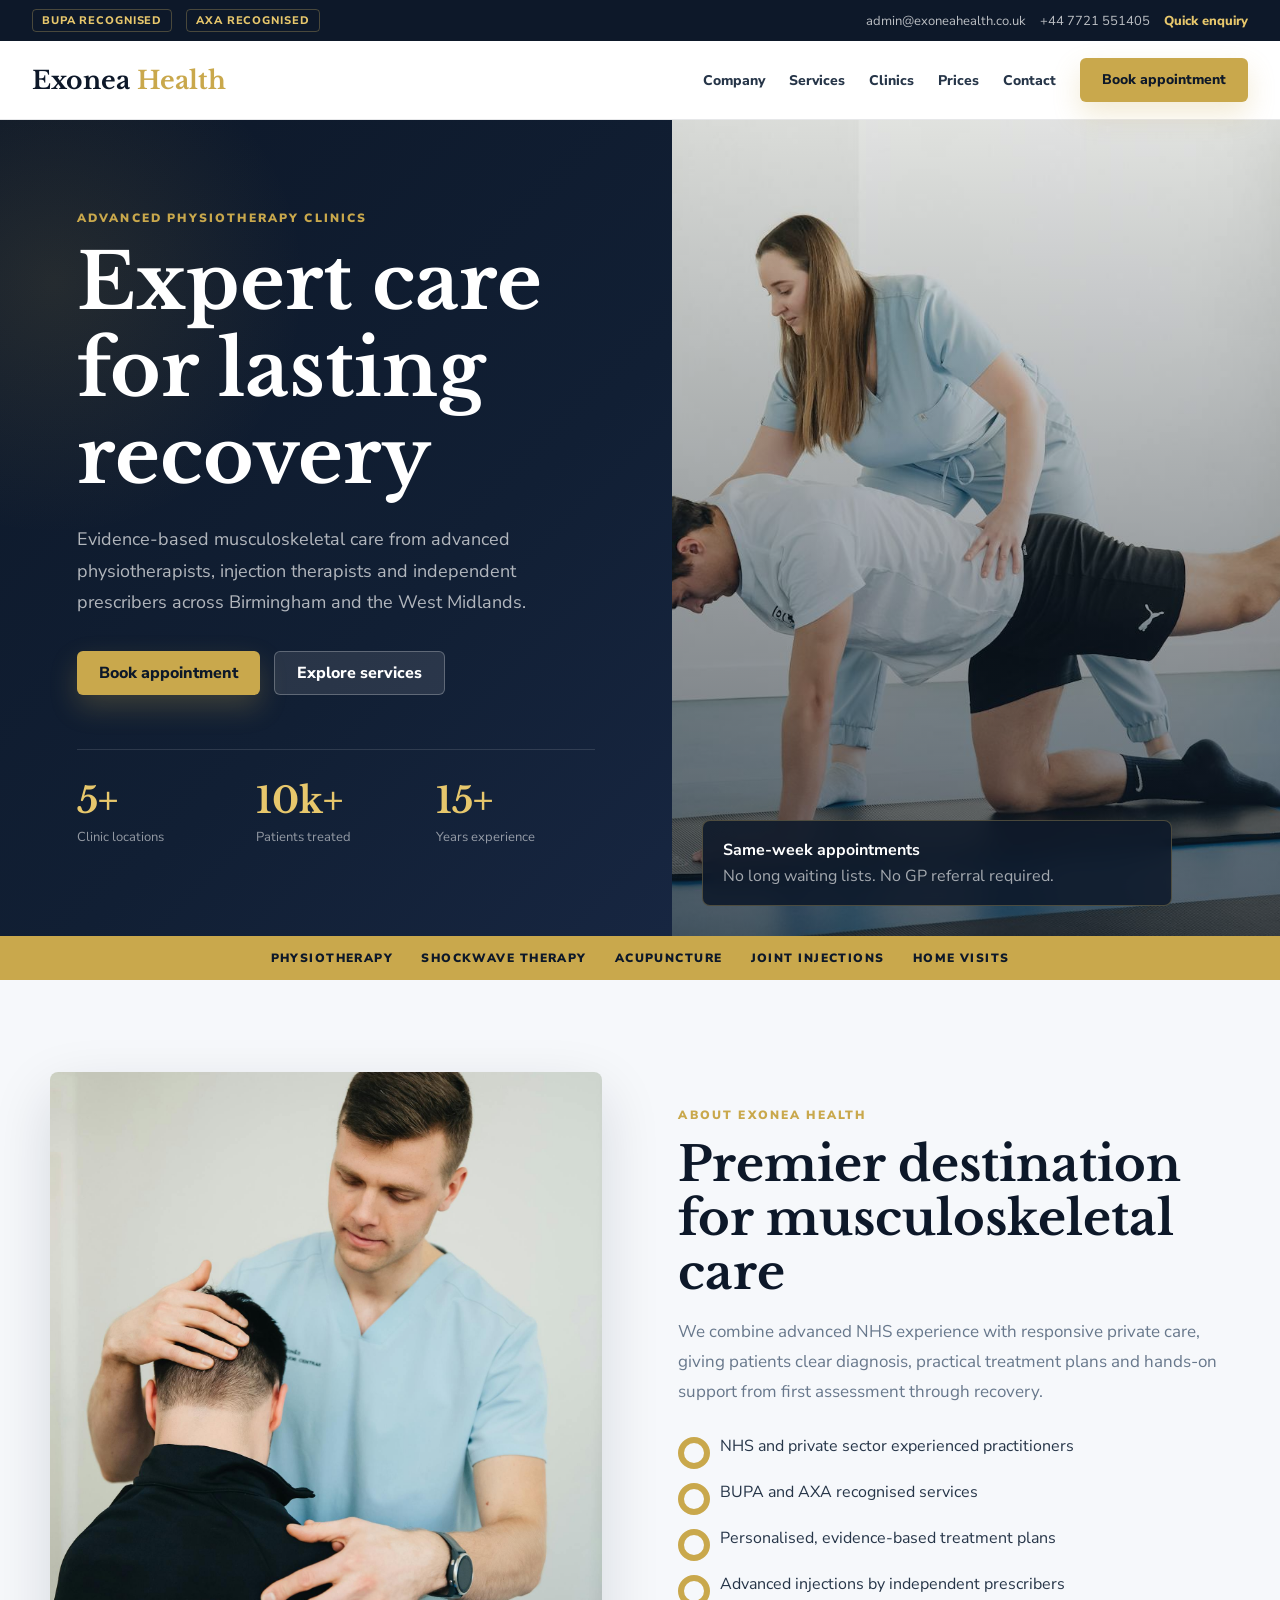
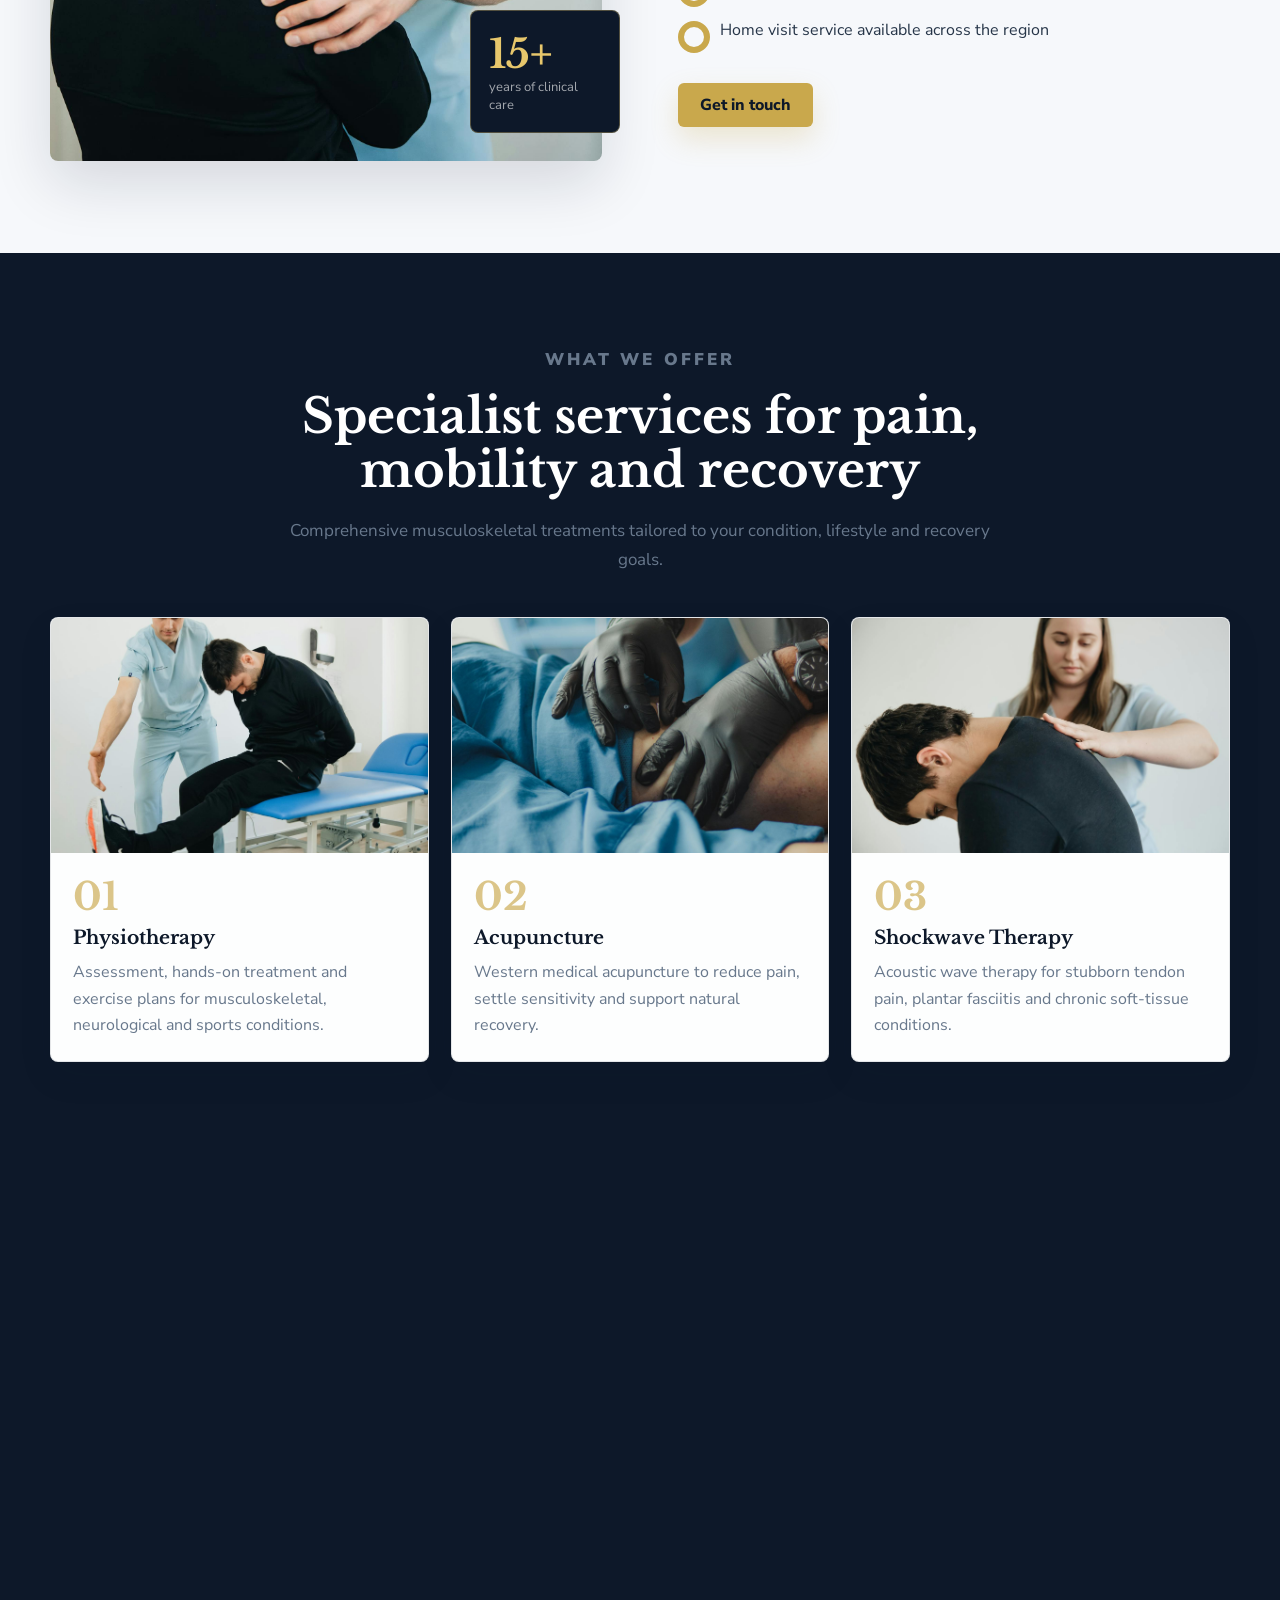
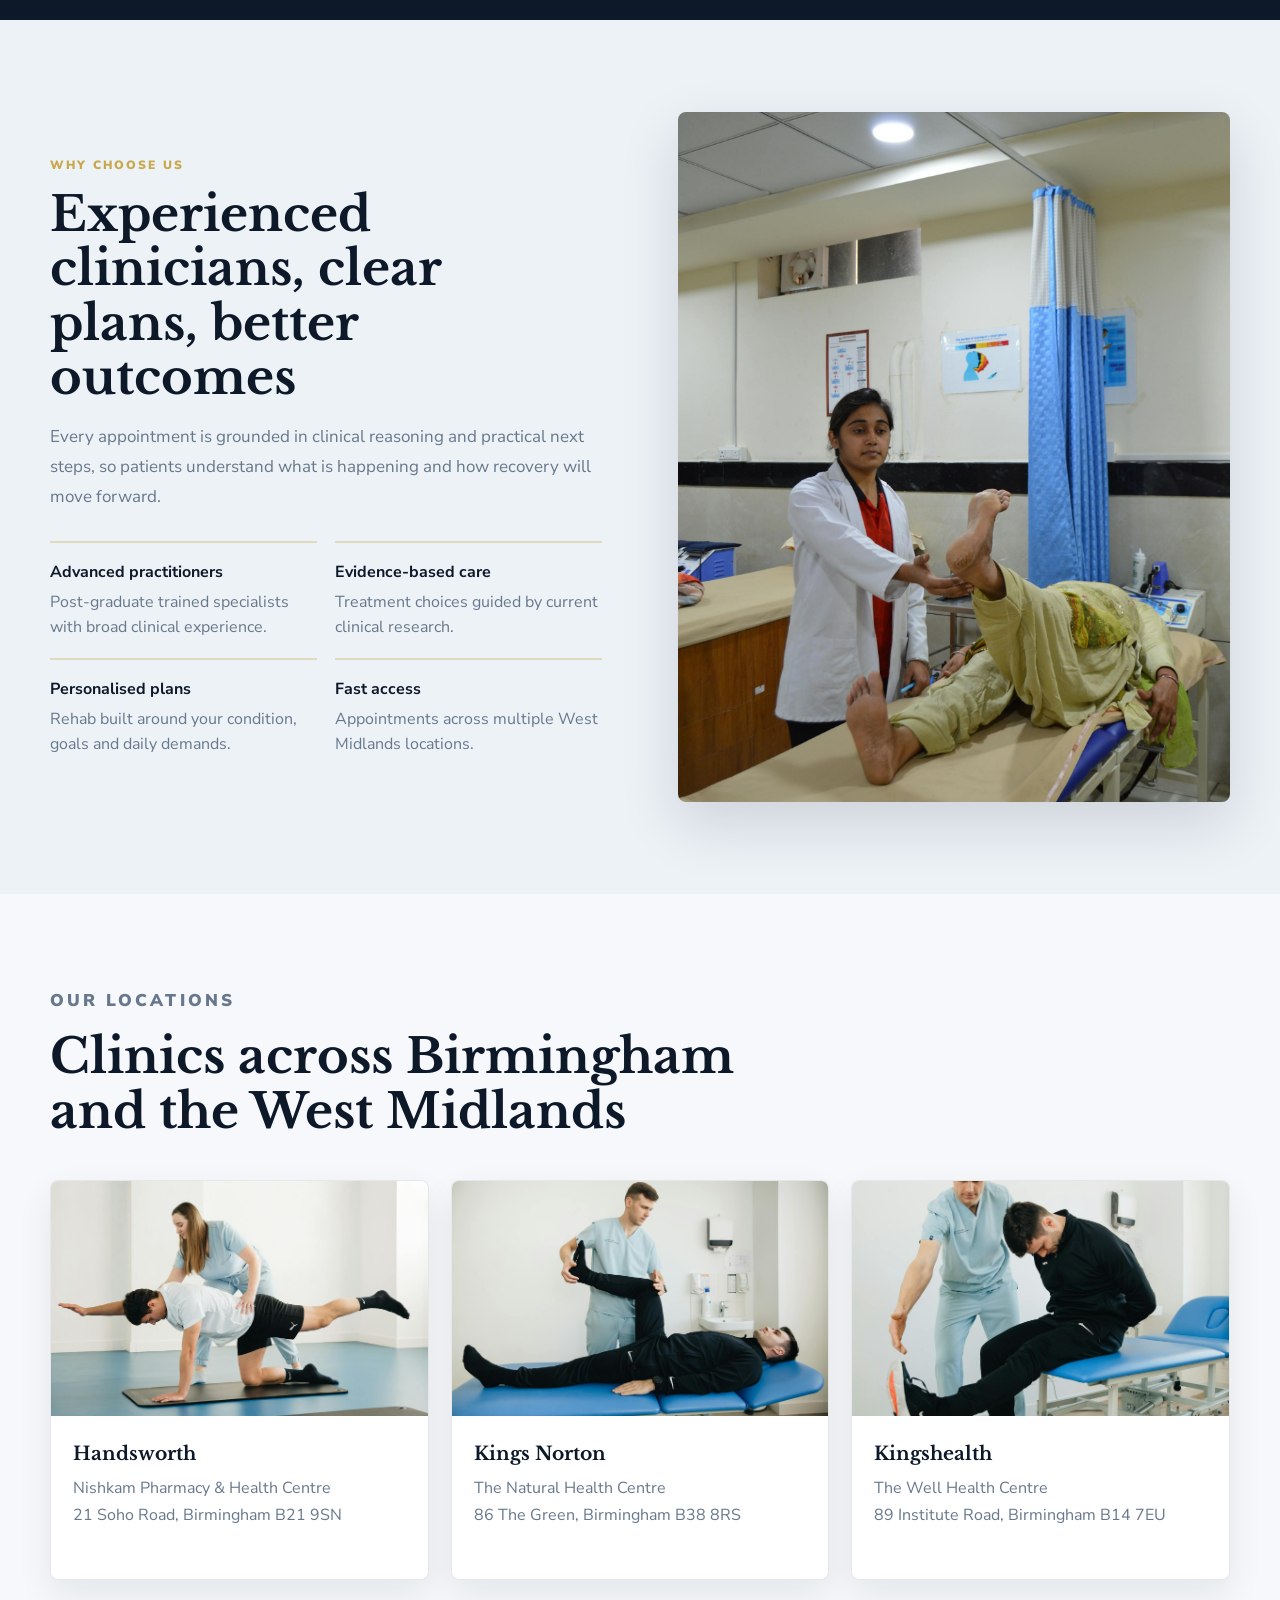
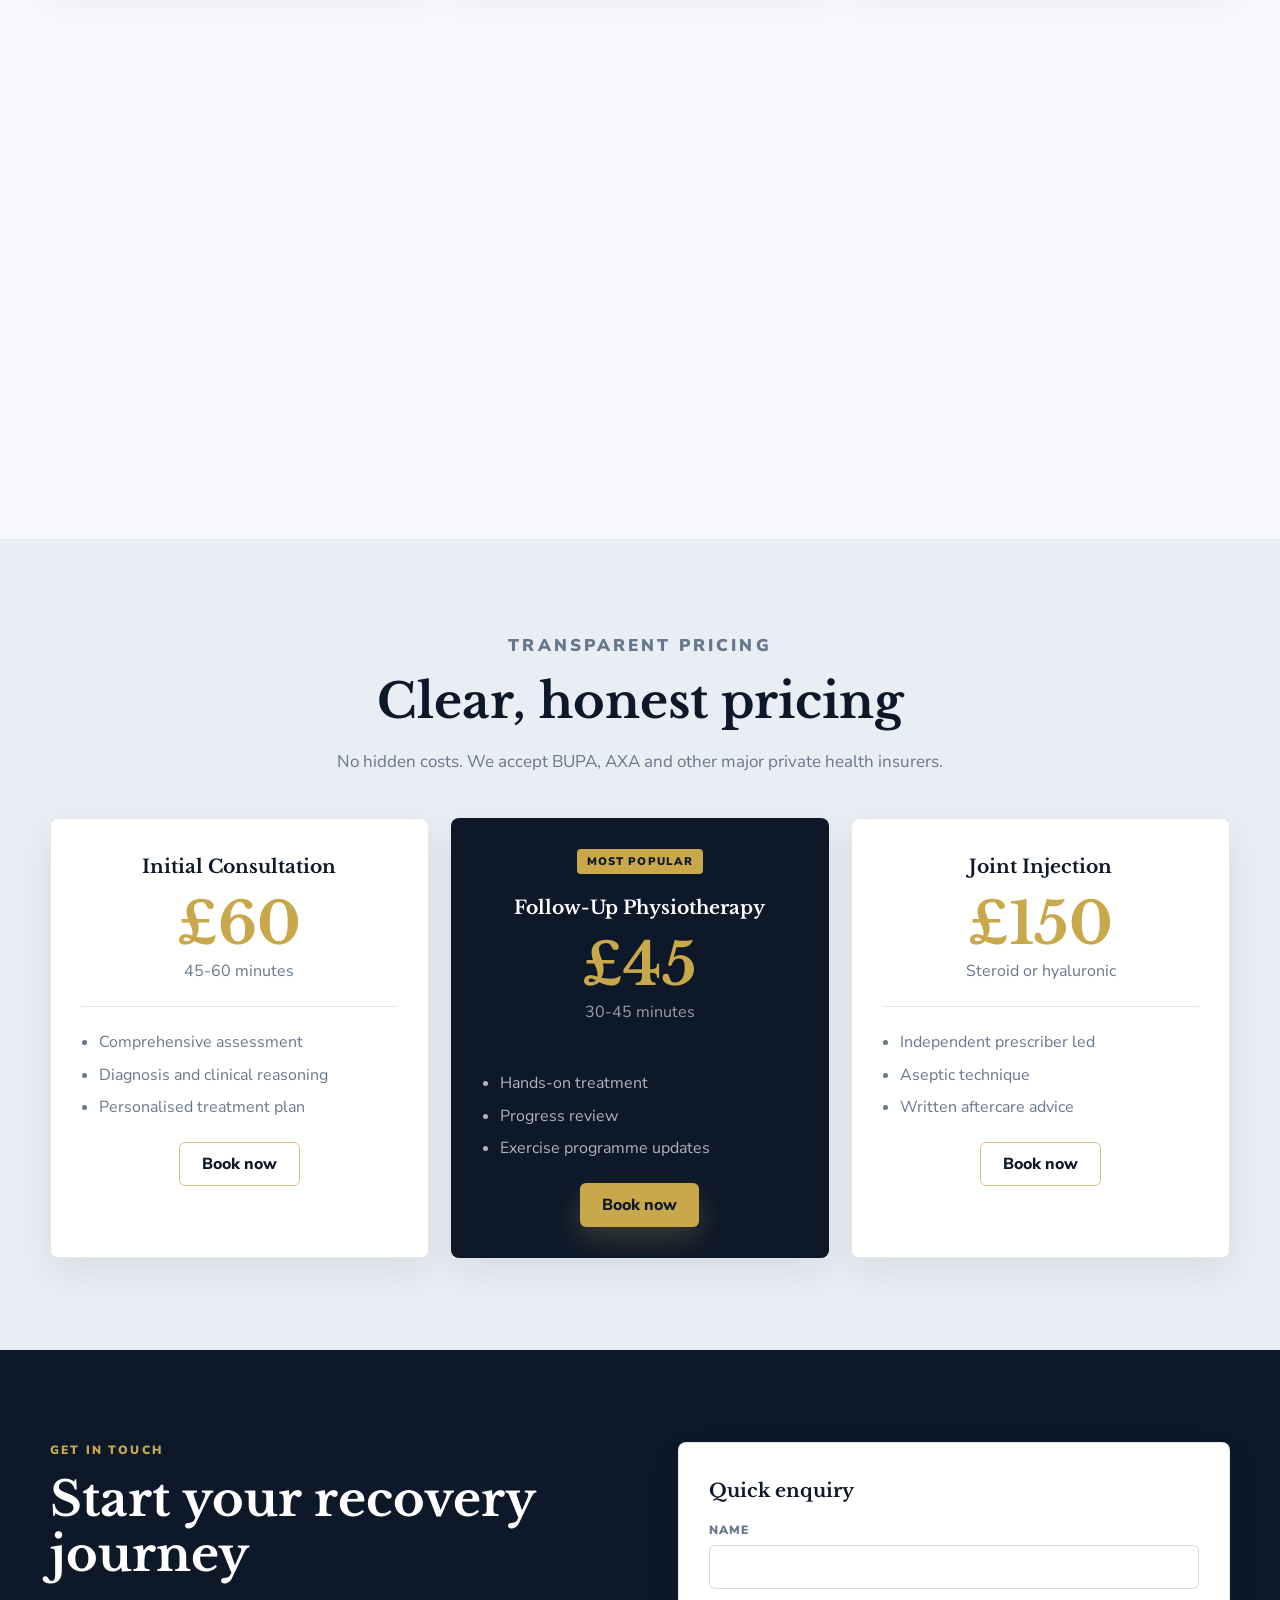
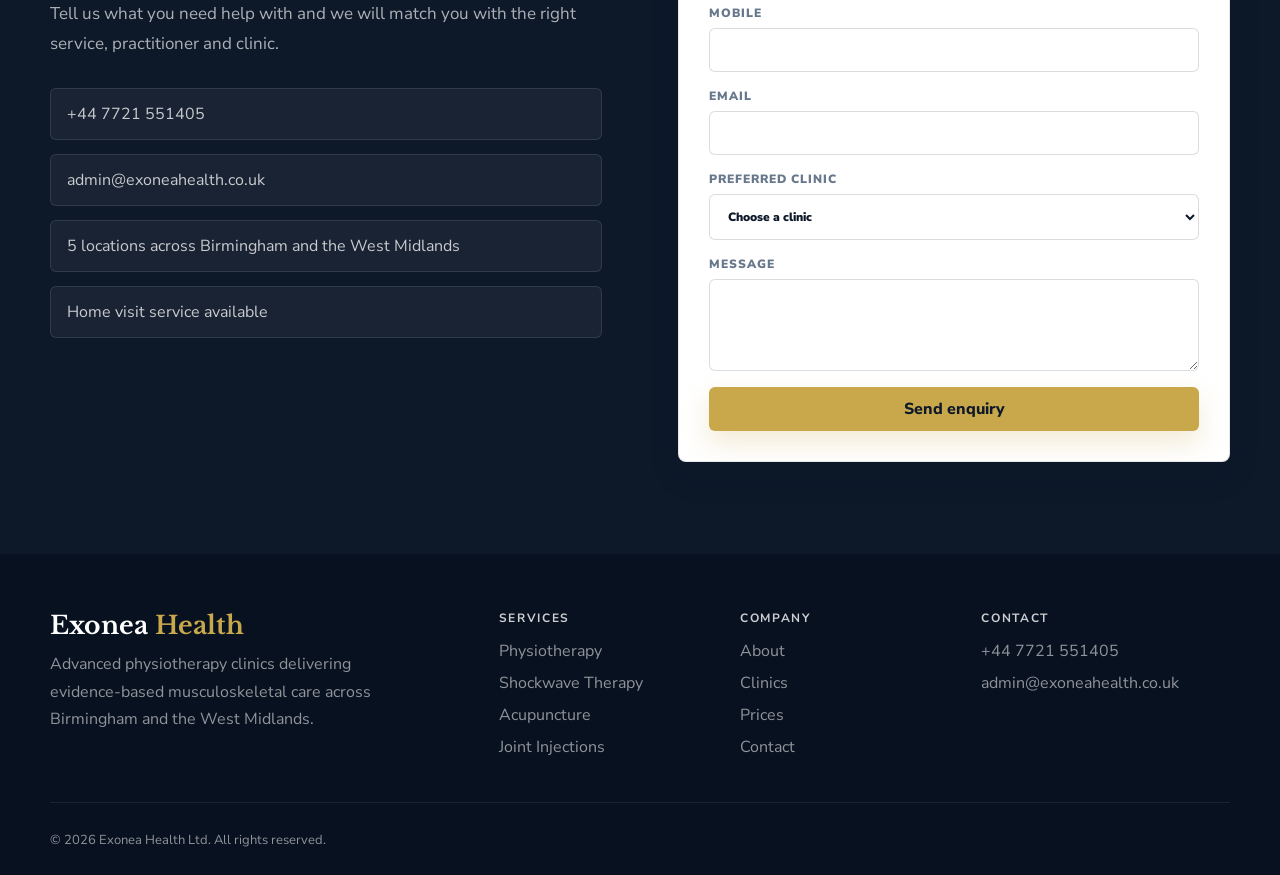
==== wwwroot/index.html @ 84ccae7b "Initial Commit" ====
<!DOCTYPE html>
<html lang="en-GB">
<head>
  <meta charset="UTF-8" />
  <meta name="viewport" content="width=device-width, initial-scale=1.0" />
  <meta name="description" content="Exonea Health provides advanced physiotherapy, rehabilitation, acupuncture, shockwave therapy, joint injections and home visits across Birmingham and the West Midlands." />
  <title>Exonea Health | Advanced Physiotherapy Clinics</title>
  <link rel="preconnect" href="https://fonts.googleapis.com" />
  <link rel="preconnect" href="https://fonts.gstatic.com" crossorigin />
  <link href="https://fonts.googleapis.com/css2?family=Libre+Baskerville:ital,wght@0,400;0,700;1,400&family=Nunito+Sans:wght@400;600;700;800&display=swap" rel="stylesheet" />
  <link rel="stylesheet" href="css/style.css" />
</head>
<body>
  <div class="topbar">
    <div class="topbar__badges">
      <span>BUPA recognised</span>
      <span>AXA recognised</span>
    </div>
    <div class="topbar__links">
      <a href="mailto:admin@exoneahealth.co.uk">admin@exoneahealth.co.uk</a>
      <a href="tel:+447721551405">+44 7721 551405</a>
      <button type="button" class="text-button" data-open-modal>Quick enquiry</button>
    </div>
  </div>

  <header class="site-header" id="mainNav">
    <a href="#home" class="brand">Exonea <span>Health</span></a>
    <button class="menu-toggle" id="hamBtn" type="button" aria-label="Toggle navigation" aria-controls="navLinks" aria-expanded="false">
      <span></span>
      <span></span>
      <span></span>
    </button>
    <nav class="nav-links" id="navLinks" aria-label="Primary navigation">
      <a href="#about">Company</a>
      <a href="#services">Services</a>
      <a href="#clinics">Clinics</a>
      <a href="#prices">Prices</a>
      <a href="#contact">Contact</a>
      <button type="button" class="nav-cta" data-open-modal>Book appointment</button>
    </nav>
  </header>

  <main>
    <section class="hero" id="home">
      <div class="hero__content">
        <p class="eyebrow">Advanced Physiotherapy Clinics</p>
        <h1>Expert care for lasting recovery</h1>
        <p class="hero__lead">Evidence-based musculoskeletal care from advanced physiotherapists, injection therapists and independent prescribers across Birmingham and the West Midlands.</p>
        <div class="hero__actions">
          <button type="button" class="btn btn-primary" data-open-modal>Book appointment</button>
          <a class="btn btn-secondary" href="#services">Explore services</a>
        </div>
        <dl class="hero__stats" aria-label="Practice highlights">
          <div><dt>5+</dt><dd>Clinic locations</dd></div>
          <div><dt>10k+</dt><dd>Patients treated</dd></div>
          <div><dt>15+</dt><dd>Years experience</dd></div>
        </dl>
      </div>
      <div class="hero__media">
        <img src="images/google-reference/physiotherapy-exercise-1.jpg" alt="Physiotherapist supporting a patient during a rehabilitation exercise" />
        <div class="hero-card">
          <strong>Same-week appointments</strong>
          <span>No long waiting lists. No GP referral required.</span>
        </div>
      </div>
    </section>

    <section class="strip" aria-label="Services">
      <span>Physiotherapy</span>
      <span>Shockwave therapy</span>
      <span>Acupuncture</span>
      <span>Joint injections</span>
      <span>Home visits</span>
    </section>

    <section class="section about" id="about">
      <div class="container split">
        <div class="image-stack reveal">
          <img src="images/google-reference/physiotherapy-neck-assessment.jpg" alt="Physiotherapist assessing a patient's neck and posture" />
          <div class="experience-badge"><strong>15+</strong><span>years of clinical care</span></div>
        </div>
        <div class="copy reveal">
          <p class="eyebrow">About Exonea Health</p>
          <h2>Premier destination for musculoskeletal care</h2>
          <p>We combine advanced NHS experience with responsive private care, giving patients clear diagnosis, practical treatment plans and hands-on support from first assessment through recovery.</p>
          <ul class="check-list">
            <li>NHS and private sector experienced practitioners</li>
            <li>BUPA and AXA recognised services</li>
            <li>Personalised, evidence-based treatment plans</li>
            <li>Advanced injections by independent prescribers</li>
            <li>Home visit service available across the region</li>
          </ul>
          <button type="button" class="btn btn-primary" data-open-modal>Get in touch</button>
        </div>
      </div>
    </section>

    <section class="section services" id="services">
      <div class="container">
        <div class="section-heading reveal">
          <p class="eyebrow">What we offer</p>
          <h2>Specialist services for pain, mobility and recovery</h2>
          <p>Comprehensive musculoskeletal treatments tailored to your condition, lifestyle and recovery goals.</p>
        </div>
        <div class="service-grid">
          <article class="service-card reveal">
            <img src="images/google-reference/physiotherapy-treatment-table.jpg" alt="Physiotherapy treatment in a clinic" />
            <div><span>01</span><h3>Physiotherapy</h3><p>Assessment, hands-on treatment and exercise plans for musculoskeletal, neurological and sports conditions.</p></div>
          </article>
          <article class="service-card reveal">
            <img src="images/google-reference/acupuncture-treatment-closeup.jpg" alt="Acupuncture treatment closeup" />
            <div><span>02</span><h3>Acupuncture</h3><p>Western medical acupuncture to reduce pain, settle sensitivity and support natural recovery.</p></div>
          </article>
          <article class="service-card reveal">
            <img src="images/google-reference/physiotherapy-back-pain.jpg" alt="Physiotherapist supporting a patient with back pain" />
            <div><span>03</span><h3>Shockwave Therapy</h3><p>Acoustic wave therapy for stubborn tendon pain, plantar fasciitis and chronic soft-tissue conditions.</p></div>
          </article>
          <article class="service-card reveal">
            <img src="images/google-reference/physiotherapy-leg-stretch.jpg" alt="Physiotherapist stretching a patient's leg" />
            <div><span>04</span><h3>Joint Injections</h3><p>Steroid and hyaluronic injections administered with careful assessment and aftercare guidance.</p></div>
          </article>
          <article class="service-card reveal">
            <img src="images/google-reference/physiotherapy-clinic-assist.jpg" alt="Physiotherapist assisting a patient in clinic" />
            <div><span>05</span><h3>Rehabilitation</h3><p>Progressive strengthening, mobility and confidence-building programmes for long-term outcomes.</p></div>
          </article>
          <article class="service-card reveal">
            <img src="images/google-reference/acupuncture-wellness-session.jpg" alt="Calm therapy treatment session" />
            <div><span>06</span><h3>Home Visits</h3><p>Clinic-quality physiotherapy at home for patients who cannot travel or need extra support.</p></div>
          </article>
        </div>
      </div>
    </section>

    <section class="section why" id="why">
      <div class="container split split--reverse">
        <div class="copy reveal">
          <p class="eyebrow">Why choose us</p>
          <h2>Experienced clinicians, clear plans, better outcomes</h2>
          <p>Every appointment is grounded in clinical reasoning and practical next steps, so patients understand what is happening and how recovery will move forward.</p>
          <div class="feature-grid">
            <div><strong>Advanced practitioners</strong><span>Post-graduate trained specialists with broad clinical experience.</span></div>
            <div><strong>Evidence-based care</strong><span>Treatment choices guided by current clinical research.</span></div>
            <div><strong>Personalised plans</strong><span>Rehab built around your condition, goals and daily demands.</span></div>
            <div><strong>Fast access</strong><span>Appointments across multiple West Midlands locations.</span></div>
          </div>
        </div>
        <div class="image-stack reveal">
          <img src="images/google-reference/physiotherapy-clinic-assist.jpg" alt="Physiotherapist assisting a patient during treatment" />
        </div>
      </div>
    </section>

    <section class="section clinics" id="clinics">
      <div class="container">
        <div class="section-heading section-heading--left reveal">
          <p class="eyebrow">Our locations</p>
          <h2>Clinics across Birmingham and the West Midlands</h2>
        </div>
        <div class="clinic-grid">
          <article class="clinic-card reveal"><img src="images/google-reference/physiotherapy-exercise-1.jpg" alt="Clinic physiotherapy exercise"><h3>Handsworth</h3><p>Nishkam Pharmacy &amp; Health Centre<br>21 Soho Road, Birmingham B21 9SN</p></article>
          <article class="clinic-card reveal"><img src="images/google-reference/physiotherapy-leg-stretch.jpg" alt="Physiotherapy leg rehabilitation"><h3>Kings Norton</h3><p>The Natural Health Centre<br>86 The Green, Birmingham B38 8RS</p></article>
          <article class="clinic-card reveal"><img src="images/google-reference/physiotherapy-treatment-table.jpg" alt="Physiotherapy treatment table"><h3>Kingshealth</h3><p>The Well Health Centre<br>89 Institute Road, Birmingham B14 7EU</p></article>
          <article class="clinic-card reveal"><img src="images/google-reference/physiotherapy-back-pain.jpg" alt="Back pain physiotherapy treatment"><h3>Wolverhampton</h3><p>The Aesthetics Clinics<br>2 Barn Green, Wolverhampton WV3 7AY</p></article>
          <article class="clinic-card reveal"><img src="images/google-reference/acupuncture-treatment-closeup.jpg" alt="Acupuncture treatment"><h3>Stourbridge</h3><p>Stourbridge Osteopathic &amp; Acupuncture Clinic<br>15-17 Lawn Ave, Stourbridge DY8 3UR</p></article>
          <article class="clinic-card clinic-card--dark reveal"><img src="images/google-reference/acupuncture-wellness-session.jpg" alt="Home therapy style wellness session"><h3>Home Visit Service</h3><p>Professional physiotherapy delivered to your home with the same clinical care standards.</p><button type="button" class="btn btn-primary" data-open-modal>Request a visit</button></article>
        </div>
      </div>
    </section>

    <section class="section prices" id="prices">
      <div class="container">
        <div class="section-heading reveal">
          <p class="eyebrow">Transparent pricing</p>
          <h2>Clear, honest pricing</h2>
          <p>No hidden costs. We accept BUPA, AXA and other major private health insurers.</p>
        </div>
        <div class="price-grid">
          <article class="price-card reveal"><h3>Initial Consultation</h3><strong>&pound;60</strong><span>45-60 minutes</span><ul><li>Comprehensive assessment</li><li>Diagnosis and clinical reasoning</li><li>Personalised treatment plan</li></ul><button type="button" class="btn btn-outline" data-open-modal>Book now</button></article>
          <article class="price-card price-card--featured reveal"><small>Most popular</small><h3>Follow-Up Physiotherapy</h3><strong>&pound;45</strong><span>30-45 minutes</span><ul><li>Hands-on treatment</li><li>Progress review</li><li>Exercise programme updates</li></ul><button type="button" class="btn btn-primary" data-open-modal>Book now</button></article>
          <article class="price-card reveal"><h3>Joint Injection</h3><strong>&pound;150</strong><span>Steroid or hyaluronic</span><ul><li>Independent prescriber led</li><li>Aseptic technique</li><li>Written aftercare advice</li></ul><button type="button" class="btn btn-outline" data-open-modal>Book now</button></article>
        </div>
      </div>
    </section>

    <section class="section contact" id="contact">
      <div class="container contact-grid">
        <div class="copy reveal">
          <p class="eyebrow">Get in touch</p>
          <h2>Start your recovery journey</h2>
          <p>Tell us what you need help with and we will match you with the right service, practitioner and clinic.</p>
          <div class="contact-list">
            <a href="tel:+447721551405">+44 7721 551405</a>
            <a href="mailto:admin@exoneahealth.co.uk">admin@exoneahealth.co.uk</a>
            <span>5 locations across Birmingham and the West Midlands</span>
            <span>Home visit service available</span>
          </div>
        </div>
        <form class="form-card reveal" id="contactForm">
          <h3>Quick enquiry</h3>
          <label>Name<input type="text" name="name" autocomplete="name" required /></label>
          <label>Mobile<input type="tel" name="mobile" autocomplete="tel" /></label>
          <label>Email<input type="email" name="email" autocomplete="email" required /></label>
          <label>Preferred clinic<select name="clinic"><option value="">Choose a clinic</option><option>Handsworth</option><option>Kings Norton</option><option>Kingshealth</option><option>Wolverhampton</option><option>Stourbridge</option><option>Home Visit</option></select></label>
          <label>Message<textarea name="message" rows="4"></textarea></label>
          <button type="submit" class="btn btn-primary">Send enquiry</button>
        </form>
      </div>
    </section>
  </main>

  <footer class="footer">
    <div class="container footer-grid">
      <div><a href="#home" class="brand brand--footer">Exonea <span>Health</span></a><p>Advanced physiotherapy clinics delivering evidence-based musculoskeletal care across Birmingham and the West Midlands.</p></div>
      <div><h4>Services</h4><a href="#services">Physiotherapy</a><a href="#services">Shockwave Therapy</a><a href="#services">Acupuncture</a><a href="#services">Joint Injections</a></div>
      <div><h4>Company</h4><a href="#about">About</a><a href="#clinics">Clinics</a><a href="#prices">Prices</a><a href="#contact">Contact</a></div>
      <div><h4>Contact</h4><a href="tel:+447721551405">+44 7721 551405</a><a href="mailto:admin@exoneahealth.co.uk">admin@exoneahealth.co.uk</a></div>
    </div>
    <div class="container footer-bottom">&copy; 2026 Exonea Health Ltd. All rights reserved.</div>
  </footer>

  <div class="modal-overlay" id="modalOverlay" hidden>
    <div class="modal-box" role="dialog" aria-modal="true" aria-labelledby="modalTitle">
      <button class="modal-close" type="button" data-close-modal aria-label="Close">&times;</button>
      <h2 id="modalTitle">Book an appointment</h2>
      <p>Fill in your details and we will be in touch to confirm your booking within one business day.</p>
      <form id="modalForm">
        <label>Name<input type="text" name="name" autocomplete="name" required /></label>
        <label>Mobile<input type="tel" name="mobile" autocomplete="tel" /></label>
        <label>Email<input type="email" name="email" autocomplete="email" required /></label>
        <label>Clinic<select name="clinic"><option value="">Select a clinic</option><option>Handsworth</option><option>Kings Norton</option><option>Kingshealth</option><option>Wolverhampton</option><option>Stourbridge</option><option>Home Visit</option></select></label>
        <label>Service<input type="text" name="service" placeholder="e.g. Physiotherapy, Shockwave Therapy" /></label>
        <button type="submit" class="btn btn-primary">Send enquiry</button>
      </form>
    </div>
  </div>

  <script src="js/main.js"></script>
</body>
</html>
---- wwwroot/css/style.css ----
:root {
  --navy: #0d1829;
  --navy-2: #17243a;
  --blue: #234467;
  --gold: #c9a84c;
  --gold-light: #e7c76c;
  --paper: #f6f8fb;
  --white: #ffffff;
  --text: #263548;
  --muted: #68788c;
  --line: rgba(13, 24, 41, 0.1);
  --shadow: 0 22px 60px rgba(13, 24, 41, 0.14);
  --display: "Libre Baskerville", Georgia, serif;
  --body: "Nunito Sans", "Segoe UI", sans-serif;
}

* {
  box-sizing: border-box;
}

html {
  scroll-behavior: smooth;
}

body {
  margin: 0;
  font-family: var(--body);
  color: var(--text);
  background: var(--paper);
  overflow-x: hidden;
}

body.modal-open {
  overflow: hidden;
}

img {
  display: block;
  max-width: 100%;
}

a {
  color: inherit;
  text-decoration: none;
}

button,
input,
select,
textarea {
  font: inherit;
}

button {
  cursor: pointer;
}

.container {
  width: min(1180px, calc(100% - 40px));
  margin: 0 auto;
}

.topbar {
  display: flex;
  align-items: center;
  justify-content: space-between;
  gap: 16px;
  padding: 9px 32px;
  color: rgba(255, 255, 255, 0.72);
  background: var(--navy);
  font-size: 13px;
}

.topbar__badges,
.topbar__links {
  display: flex;
  align-items: center;
  gap: 14px;
  flex-wrap: wrap;
}

.topbar__badges span {
  padding: 3px 9px;
  color: var(--gold-light);
  border: 1px solid rgba(231, 199, 108, 0.28);
  border-radius: 4px;
  font-size: 11px;
  font-weight: 800;
  letter-spacing: 0.08em;
  text-transform: uppercase;
}

.text-button {
  padding: 0;
  color: var(--gold-light);
  background: none;
  border: 0;
  font-weight: 800;
}

.site-header {
  position: sticky;
  top: 0;
  z-index: 20;
  display: flex;
  align-items: center;
  justify-content: space-between;
  gap: 24px;
  padding: 17px 32px;
  background: rgba(255, 255, 255, 0.96);
  border-bottom: 1px solid var(--line);
  backdrop-filter: blur(14px);
}

.site-header.scrolled {
  box-shadow: 0 12px 34px rgba(13, 24, 41, 0.08);
}

.brand {
  font-family: var(--display);
  color: var(--navy);
  font-size: 25px;
  font-weight: 700;
  white-space: nowrap;
}

.brand span {
  color: var(--gold);
}

.nav-links {
  display: flex;
  align-items: center;
  gap: 24px;
  color: var(--text);
  font-size: 14px;
  font-weight: 800;
}

.nav-links a {
  position: relative;
}

.nav-links a::after {
  content: "";
  position: absolute;
  left: 0;
  right: 0;
  bottom: -6px;
  height: 2px;
  background: var(--gold);
  transform: scaleX(0);
  transform-origin: left;
  transition: transform 0.2s ease;
}

.nav-links a:hover::after {
  transform: scaleX(1);
}

.nav-cta,
.btn {
  display: inline-flex;
  align-items: center;
  justify-content: center;
  min-height: 44px;
  padding: 12px 22px;
  border: 0;
  border-radius: 6px;
  font-weight: 800;
  line-height: 1;
}

.nav-cta,
.btn-primary {
  color: var(--navy);
  background: var(--gold);
  box-shadow: 0 12px 28px rgba(201, 168, 76, 0.24);
}

.btn-secondary {
  color: var(--white);
  background: rgba(255, 255, 255, 0.1);
  border: 1px solid rgba(255, 255, 255, 0.25);
}

.btn-outline {
  color: var(--navy);
  background: transparent;
  border: 1px solid rgba(201, 168, 76, 0.7);
}

.menu-toggle {
  display: none;
  width: 42px;
  height: 42px;
  padding: 10px;
  background: var(--paper);
  border: 1px solid var(--line);
  border-radius: 6px;
}

.menu-toggle span {
  display: block;
  height: 2px;
  margin: 5px 0;
  background: var(--navy);
}

.hero {
  display: grid;
  grid-template-columns: minmax(0, 1.05fr) minmax(420px, 0.95fr);
  min-height: 760px;
  color: var(--white);
  background: var(--navy);
}

.hero__content {
  display: flex;
  flex-direction: column;
  justify-content: center;
  padding: 90px clamp(28px, 6vw, 110px);
  background:
    radial-gradient(circle at 8% 20%, rgba(201, 168, 76, 0.12), transparent 28%),
    linear-gradient(135deg, var(--navy), #111f34 60%, #172641);
}

.eyebrow {
  margin: 0 0 14px;
  color: var(--gold);
  font-size: 12px;
  font-weight: 900;
  letter-spacing: 0.18em;
  text-transform: uppercase;
}

h1,
h2,
h3,
p {
  margin-top: 0;
}

h1,
h2 {
  font-family: var(--display);
  line-height: 1.13;
}

h1 {
  max-width: 720px;
  margin-bottom: 24px;
  font-size: clamp(46px, 6vw, 78px);
}

h2 {
  margin-bottom: 18px;
  color: var(--navy);
  font-size: clamp(31px, 4vw, 48px);
}

.hero__lead {
  max-width: 600px;
  margin-bottom: 32px;
  color: rgba(255, 255, 255, 0.68);
  font-size: 18px;
  line-height: 1.75;
}

.hero__actions {
  display: flex;
  gap: 14px;
  flex-wrap: wrap;
}

.hero__stats {
  display: grid;
  grid-template-columns: repeat(3, minmax(0, 1fr));
  gap: 20px;
  max-width: 560px;
  margin: 54px 0 0;
  padding-top: 28px;
  border-top: 1px solid rgba(255, 255, 255, 0.12);
}

.hero__stats dt {
  color: var(--gold-light);
  font-family: var(--display);
  font-size: 36px;
  font-weight: 700;
}

.hero__stats dd {
  margin: 5px 0 0;
  color: rgba(255, 255, 255, 0.55);
  font-size: 13px;
}

.hero__media {
  position: relative;
  min-height: 480px;
  overflow: hidden;
}

.hero__media::after {
  content: "";
  position: absolute;
  inset: 0;
  background: linear-gradient(180deg, rgba(13, 24, 41, 0.08), rgba(13, 24, 41, 0.6));
}

.hero__media img {
  width: 100%;
  height: 100%;
  object-fit: cover;
}

.hero-card {
  position: absolute;
  left: 30px;
  right: 30px;
  bottom: 30px;
  z-index: 1;
  max-width: 470px;
  padding: 18px 20px;
  background: rgba(13, 24, 41, 0.88);
  border: 1px solid rgba(231, 199, 108, 0.28);
  border-radius: 8px;
  backdrop-filter: blur(12px);
}

.hero-card strong,
.hero-card span {
  display: block;
}

.hero-card span {
  margin-top: 4px;
  color: rgba(255, 255, 255, 0.62);
}

.strip {
  display: flex;
  justify-content: center;
  gap: 28px;
  flex-wrap: wrap;
  padding: 14px 24px;
  color: var(--navy);
  background: var(--gold);
  font-size: 12px;
  font-weight: 900;
  letter-spacing: 0.12em;
  text-transform: uppercase;
}

.section {
  padding: 92px 0;
}

.split,
.contact-grid {
  display: grid;
  grid-template-columns: minmax(0, 1fr) minmax(0, 1fr);
  gap: clamp(36px, 6vw, 82px);
  align-items: center;
}

.split--reverse .image-stack {
  order: 2;
}

.image-stack {
  position: relative;
}

.image-stack img {
  width: 100%;
  aspect-ratio: 4 / 5;
  object-fit: cover;
  border-radius: 8px;
  box-shadow: var(--shadow);
}

.experience-badge {
  position: absolute;
  right: -18px;
  bottom: 28px;
  width: 150px;
  padding: 18px;
  color: var(--white);
  background: var(--navy);
  border: 1px solid rgba(231, 199, 108, 0.32);
  border-radius: 8px;
}

.experience-badge strong {
  display: block;
  color: var(--gold-light);
  font-family: var(--display);
  font-size: 40px;
}

.experience-badge span {
  display: block;
  color: rgba(255, 255, 255, 0.62);
  font-size: 13px;
  line-height: 1.35;
}

.copy p:not(.eyebrow),
.section-heading p {
  color: var(--muted);
  font-size: 17px;
  line-height: 1.75;
}

.check-list {
  display: grid;
  gap: 12px;
  padding: 0;
  margin: 28px 0 30px;
  list-style: none;
}

.check-list li {
  display: flex;
  gap: 10px;
  align-items: flex-start;
}

.check-list li::before {
  content: "";
  flex: 0 0 20px;
  height: 20px;
  margin-top: 2px;
  border: 6px solid var(--gold);
  border-radius: 50%;
}

.services,
.contact {
  color: var(--white);
  background: var(--navy);
}

.services h2,
.contact h2 {
  color: var(--white);
}

.section-heading {
  max-width: 720px;
  margin: 0 auto 42px;
  text-align: center;
}

.section-heading--left {
  margin-left: 0;
  text-align: left;
}

.service-grid,
.clinic-grid,
.price-grid {
  display: grid;
  grid-template-columns: repeat(3, minmax(0, 1fr));
  gap: 22px;
}

.service-card,
.clinic-card,
.price-card,
.form-card {
  background: var(--white);
  border: 1px solid var(--line);
  border-radius: 8px;
  overflow: hidden;
  box-shadow: 0 14px 35px rgba(13, 24, 41, 0.08);
}

.service-card {
  color: var(--text);
  background: #fdfefe;
}

.service-card img,
.clinic-card img {
  width: 100%;
  aspect-ratio: 16 / 10;
  object-fit: cover;
}

.service-card div,
.clinic-card {
  padding: 22px;
}

.service-card img + div,
.clinic-card img + h3 {
  padding-top: 20px;
}

.service-card span {
  color: var(--gold);
  font-family: var(--display);
  font-size: 38px;
  font-weight: 700;
  opacity: 0.65;
}

.service-card h3,
.clinic-card h3,
.price-card h3,
.form-card h3 {
  margin: 6px 0 10px;
  color: var(--navy);
  font-family: var(--display);
}

.service-card p,
.clinic-card p {
  margin: 0;
  color: var(--muted);
  line-height: 1.65;
}

.why {
  background: #edf2f7;
}

.feature-grid {
  display: grid;
  grid-template-columns: repeat(2, minmax(0, 1fr));
  gap: 18px;
  margin-top: 30px;
}

.feature-grid div {
  padding-top: 18px;
  border-top: 2px solid rgba(201, 168, 76, 0.32);
}

.feature-grid strong,
.feature-grid span {
  display: block;
}

.feature-grid strong {
  margin-bottom: 7px;
  color: var(--navy);
}

.feature-grid span {
  color: var(--muted);
  line-height: 1.55;
}

.clinic-card {
  padding: 0;
}

.clinic-card h3,
.clinic-card p,
.clinic-card .btn {
  margin-left: 22px;
  margin-right: 22px;
}

.clinic-card p {
  min-height: 82px;
  margin-bottom: 22px;
}

.clinic-card--dark {
  color: var(--white);
  background: var(--navy);
  border-color: rgba(231, 199, 108, 0.2);
}

.clinic-card--dark h3 {
  color: var(--white);
}

.clinic-card--dark p {
  color: rgba(255, 255, 255, 0.62);
}

.prices {
  background: #e9eef5;
}

.price-card {
  padding: 30px;
  text-align: center;
}

.price-card--featured {
  color: var(--white);
  background: var(--navy);
  transform: translateY(-12px);
}

.price-card--featured h3 {
  color: var(--white);
}

.price-card small {
  display: inline-block;
  margin-bottom: 16px;
  padding: 5px 10px;
  color: var(--navy);
  background: var(--gold);
  border-radius: 4px;
  font-size: 11px;
  font-weight: 900;
  letter-spacing: 0.1em;
  text-transform: uppercase;
}

.price-card strong {
  display: block;
  color: var(--gold);
  font-family: var(--display);
  font-size: 58px;
}

.price-card > span {
  display: block;
  color: var(--muted);
}

.price-card--featured > span {
  color: rgba(255, 255, 255, 0.58);
}

.price-card ul {
  display: grid;
  gap: 10px;
  min-height: 112px;
  padding: 24px 0 0 18px;
  margin: 24px 0;
  border-top: 1px solid var(--line);
  list-style: disc;
  text-align: left;
}

.price-card li {
  color: var(--muted);
}

.price-card--featured li {
  color: rgba(255, 255, 255, 0.68);
}

.contact-grid {
  align-items: start;
}

.contact .copy p:not(.eyebrow) {
  color: rgba(255, 255, 255, 0.66);
}

.contact-list {
  display: grid;
  gap: 14px;
  margin-top: 30px;
  color: rgba(255, 255, 255, 0.76);
}

.contact-list a,
.contact-list span {
  padding: 14px 16px;
  border: 1px solid rgba(255, 255, 255, 0.1);
  border-radius: 6px;
  background: rgba(255, 255, 255, 0.05);
}

.form-card,
.modal-box {
  display: grid;
  gap: 16px;
  padding: 30px;
}

.form-card h3,
.modal-box h2 {
  margin-bottom: 4px;
}

label {
  display: grid;
  gap: 7px;
  color: var(--muted);
  font-size: 12px;
  font-weight: 900;
  letter-spacing: 0.08em;
  text-transform: uppercase;
}

input,
select,
textarea {
  width: 100%;
  padding: 13px 14px;
  color: var(--navy);
  background: #fff;
  border: 1px solid rgba(13, 24, 41, 0.15);
  border-radius: 6px;
  outline: none;
}

input:focus,
select:focus,
textarea:focus {
  border-color: var(--gold);
  box-shadow: 0 0 0 3px rgba(201, 168, 76, 0.16);
}

textarea {
  resize: vertical;
}

.footer {
  padding: 56px 0 26px;
  color: rgba(255, 255, 255, 0.55);
  background: #08111f;
}

.footer-grid {
  display: grid;
  grid-template-columns: 2fr 1fr 1fr 1.2fr;
  gap: 34px;
}

.brand--footer {
  display: inline-block;
  margin-bottom: 14px;
  color: var(--white);
}

.footer p {
  max-width: 340px;
  line-height: 1.7;
}

.footer h4 {
  margin: 0 0 14px;
  color: rgba(255, 255, 255, 0.8);
  font-size: 12px;
  letter-spacing: 0.14em;
  text-transform: uppercase;
}

.footer a {
  display: block;
  margin-bottom: 10px;
}

.footer-bottom {
  padding-top: 28px;
  margin-top: 34px;
  border-top: 1px solid rgba(255, 255, 255, 0.08);
  font-size: 13px;
}

.modal-overlay {
  position: fixed;
  inset: 0;
  z-index: 50;
  display: grid;
  place-items: center;
  padding: 20px;
  background: rgba(8, 17, 31, 0.74);
  backdrop-filter: blur(9px);
}

.modal-overlay[hidden] {
  display: none;
}

.modal-box {
  position: relative;
  width: min(540px, 100%);
  max-height: calc(100vh - 40px);
  overflow: auto;
  background: var(--white);
  border-top: 4px solid var(--gold);
  border-radius: 10px;
  box-shadow: var(--shadow);
}

.modal-box p {
  margin: -4px 0 6px;
  color: var(--muted);
  line-height: 1.6;
}

.modal-close {
  position: absolute;
  top: 14px;
  right: 14px;
  width: 34px;
  height: 34px;
  color: var(--muted);
  background: var(--paper);
  border: 1px solid var(--line);
  border-radius: 6px;
  font-size: 22px;
  line-height: 1;
}

.reveal {
  opacity: 0;
  transform: translateY(22px);
  transition: opacity 0.55s ease, transform 0.55s ease;
}

.reveal.is-visible {
  opacity: 1;
  transform: none;
}

@media (max-width: 980px) {
  .topbar {
    display: none;
  }

  .site-header {
    padding: 14px 20px;
  }

  .menu-toggle {
    display: block;
  }

  .nav-links {
    position: absolute;
    top: 100%;
    left: 0;
    right: 0;
    display: none;
    flex-direction: column;
    align-items: stretch;
    gap: 0;
    padding: 12px 20px 20px;
    background: var(--white);
    border-bottom: 1px solid var(--line);
    box-shadow: 0 18px 40px rgba(13, 24, 41, 0.1);
  }

  .nav-links.open {
    display: flex;
  }

  .nav-links a,
  .nav-cta {
    width: 100%;
    padding: 14px 0;
  }

  .nav-cta {
    margin-top: 8px;
  }

  .hero,
  .split,
  .contact-grid {
    grid-template-columns: 1fr;
  }

  .hero {
    min-height: auto;
  }

  .hero__content {
    padding: 70px 24px 54px;
  }

  .hero__media {
    min-height: 430px;
  }

  .split--reverse .image-stack {
    order: 0;
  }

  .service-grid,
  .clinic-grid,
  .price-grid {
    grid-template-columns: repeat(2, minmax(0, 1fr));
  }

  .price-card--featured {
    transform: none;
  }

  .footer-grid {
    grid-template-columns: repeat(2, minmax(0, 1fr));
  }
}

@media (max-width: 640px) {
  .container {
    width: min(100% - 28px, 1180px);
  }

  .brand {
    font-size: 21px;
  }

  h1 {
    font-size: 42px;
  }

  .hero__stats,
  .feature-grid,
  .service-grid,
  .clinic-grid,
  .price-grid,
  .footer-grid {
    grid-template-columns: 1fr;
  }

  .hero__actions {
    flex-direction: column;
    align-items: stretch;
  }

  .hero-card {
    left: 16px;
    right: 16px;
    bottom: 16px;
  }

  .section {
    padding: 66px 0;
  }

  .image-stack img {
    aspect-ratio: 1 / 1.08;
  }

  .experience-badge {
    right: 14px;
    bottom: 14px;
  }
}
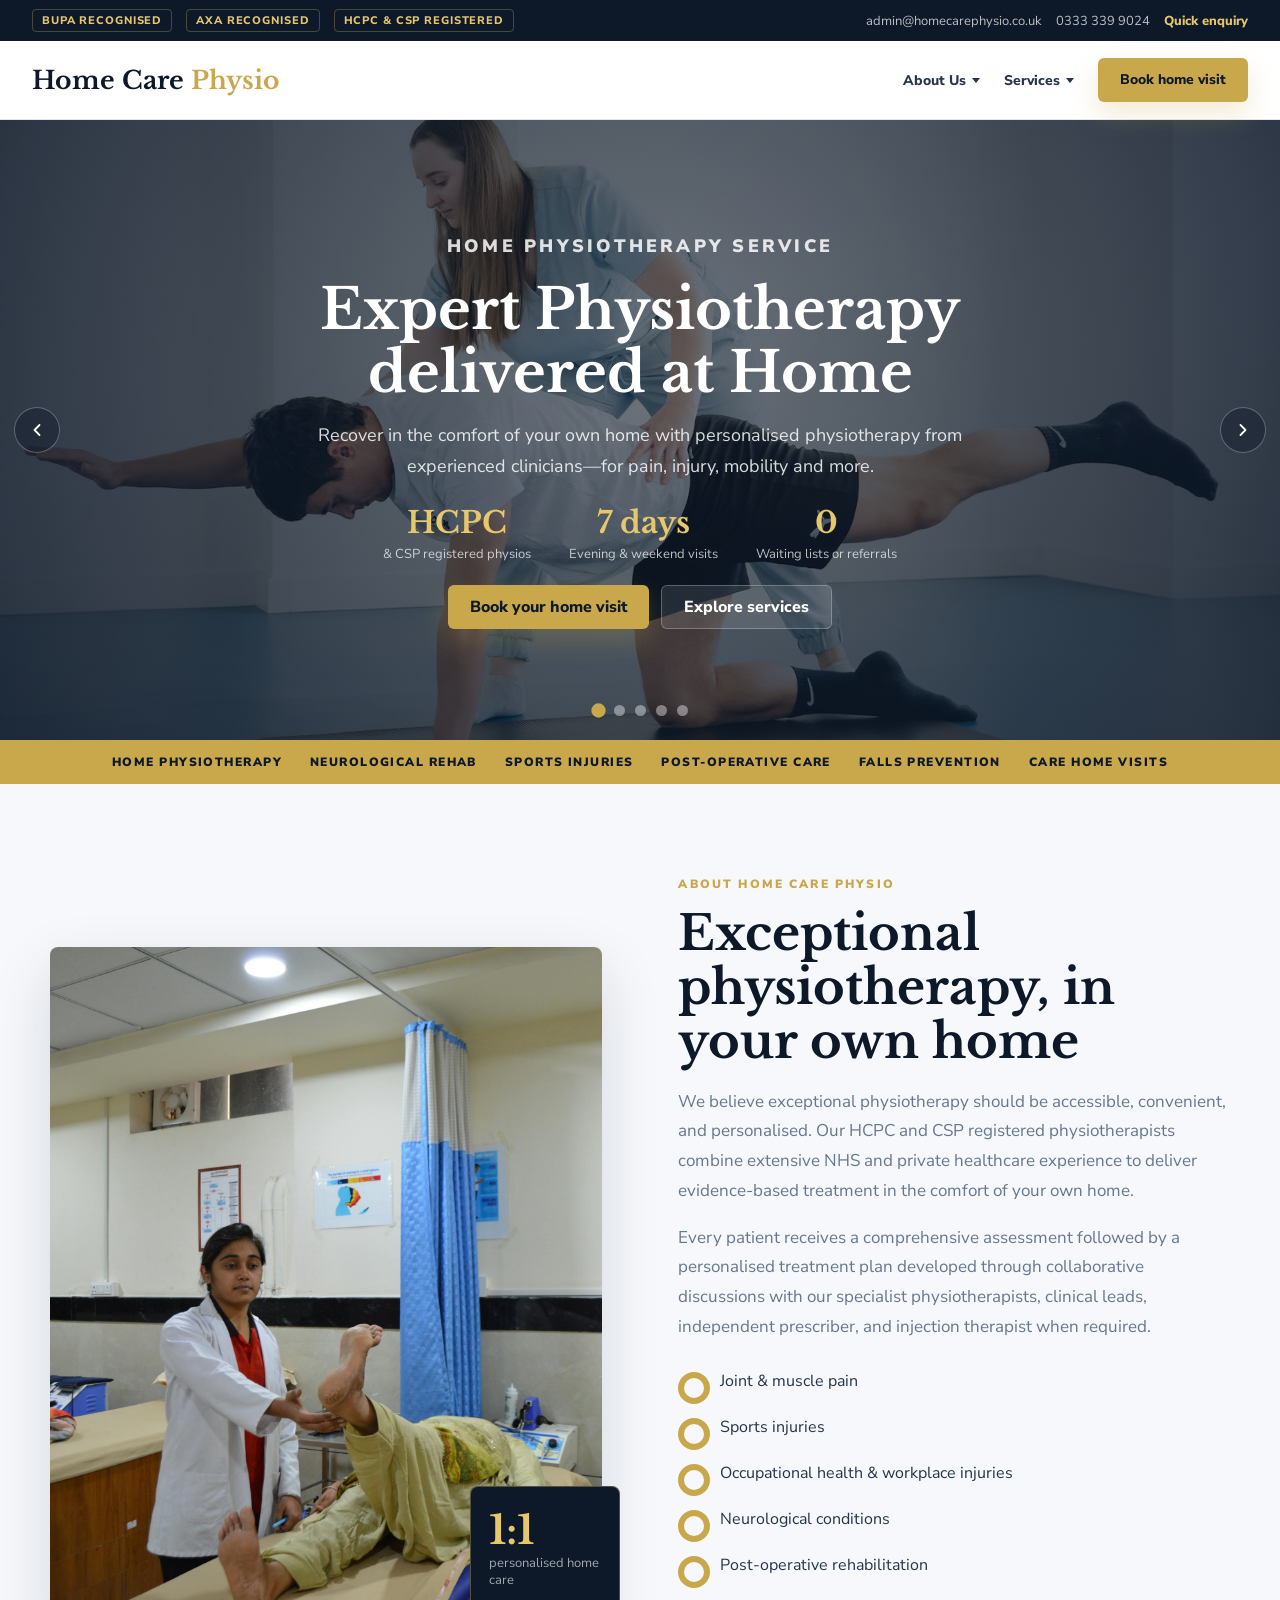
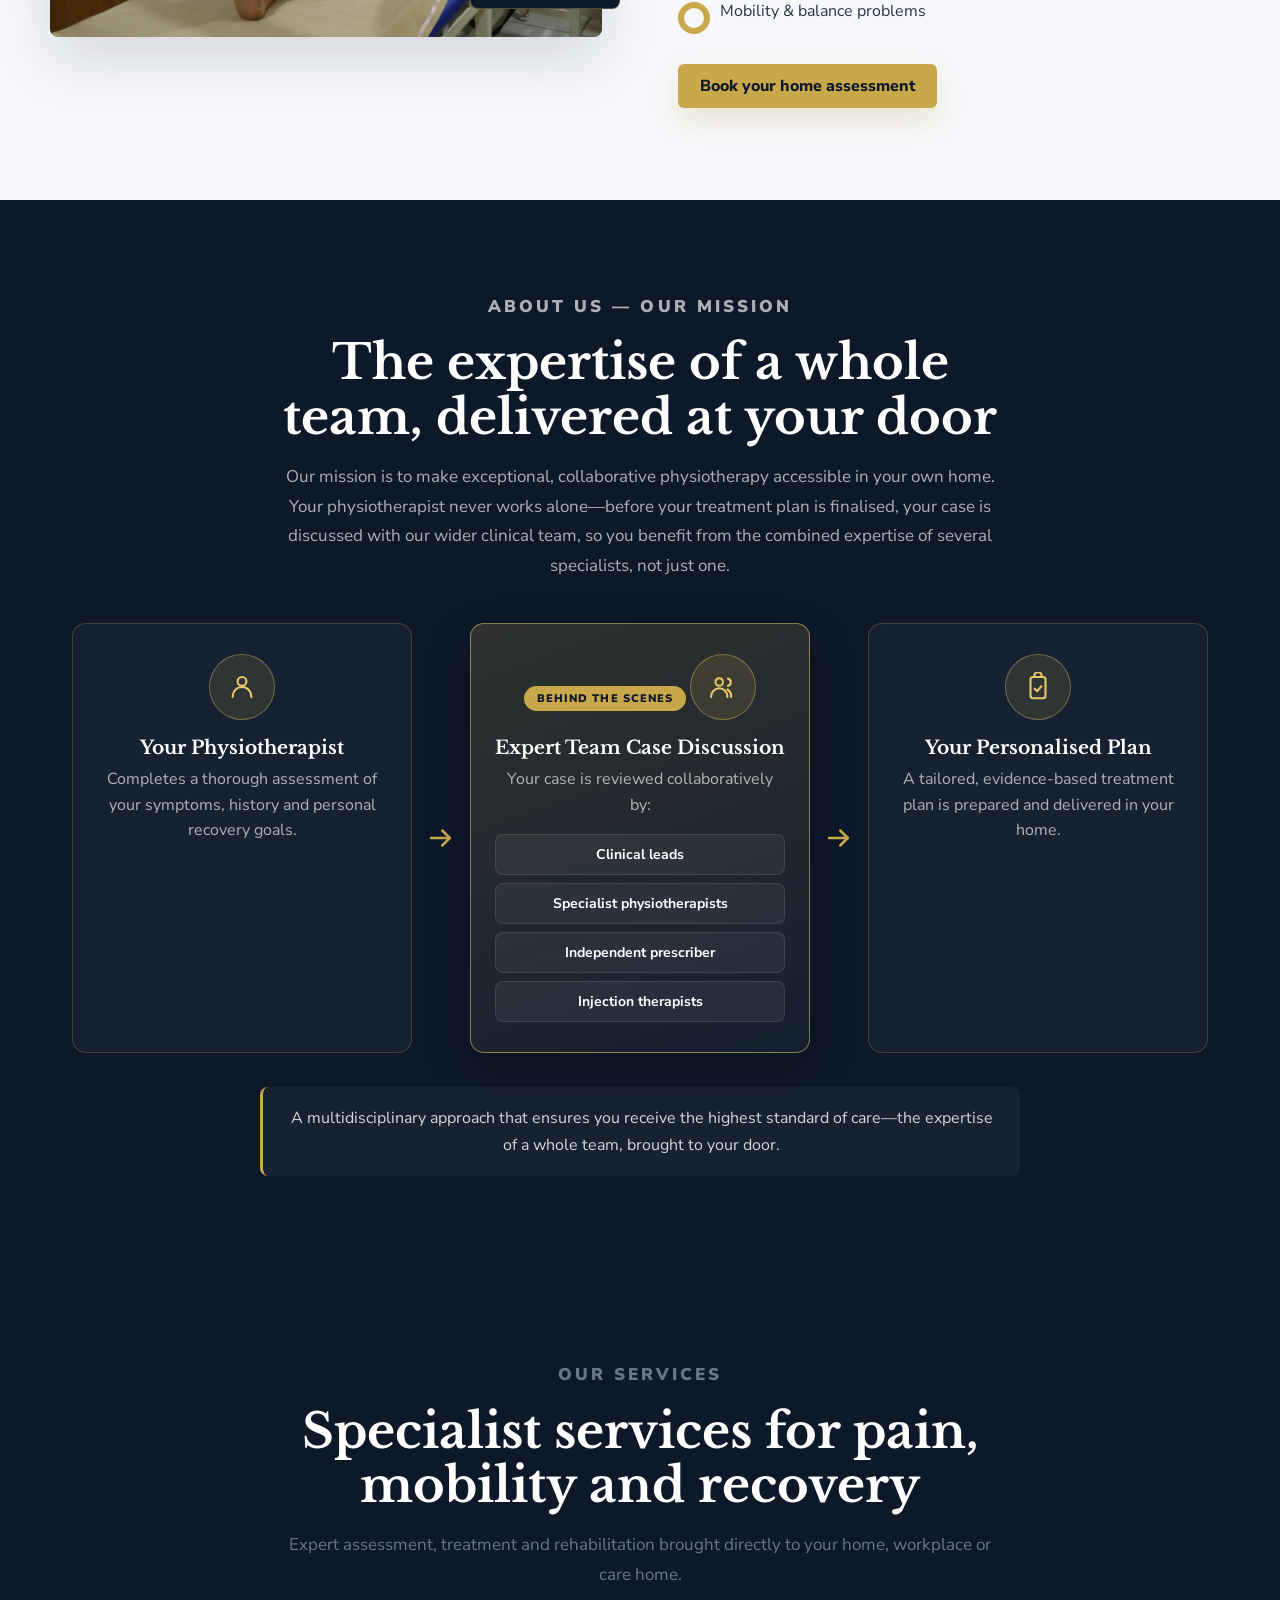
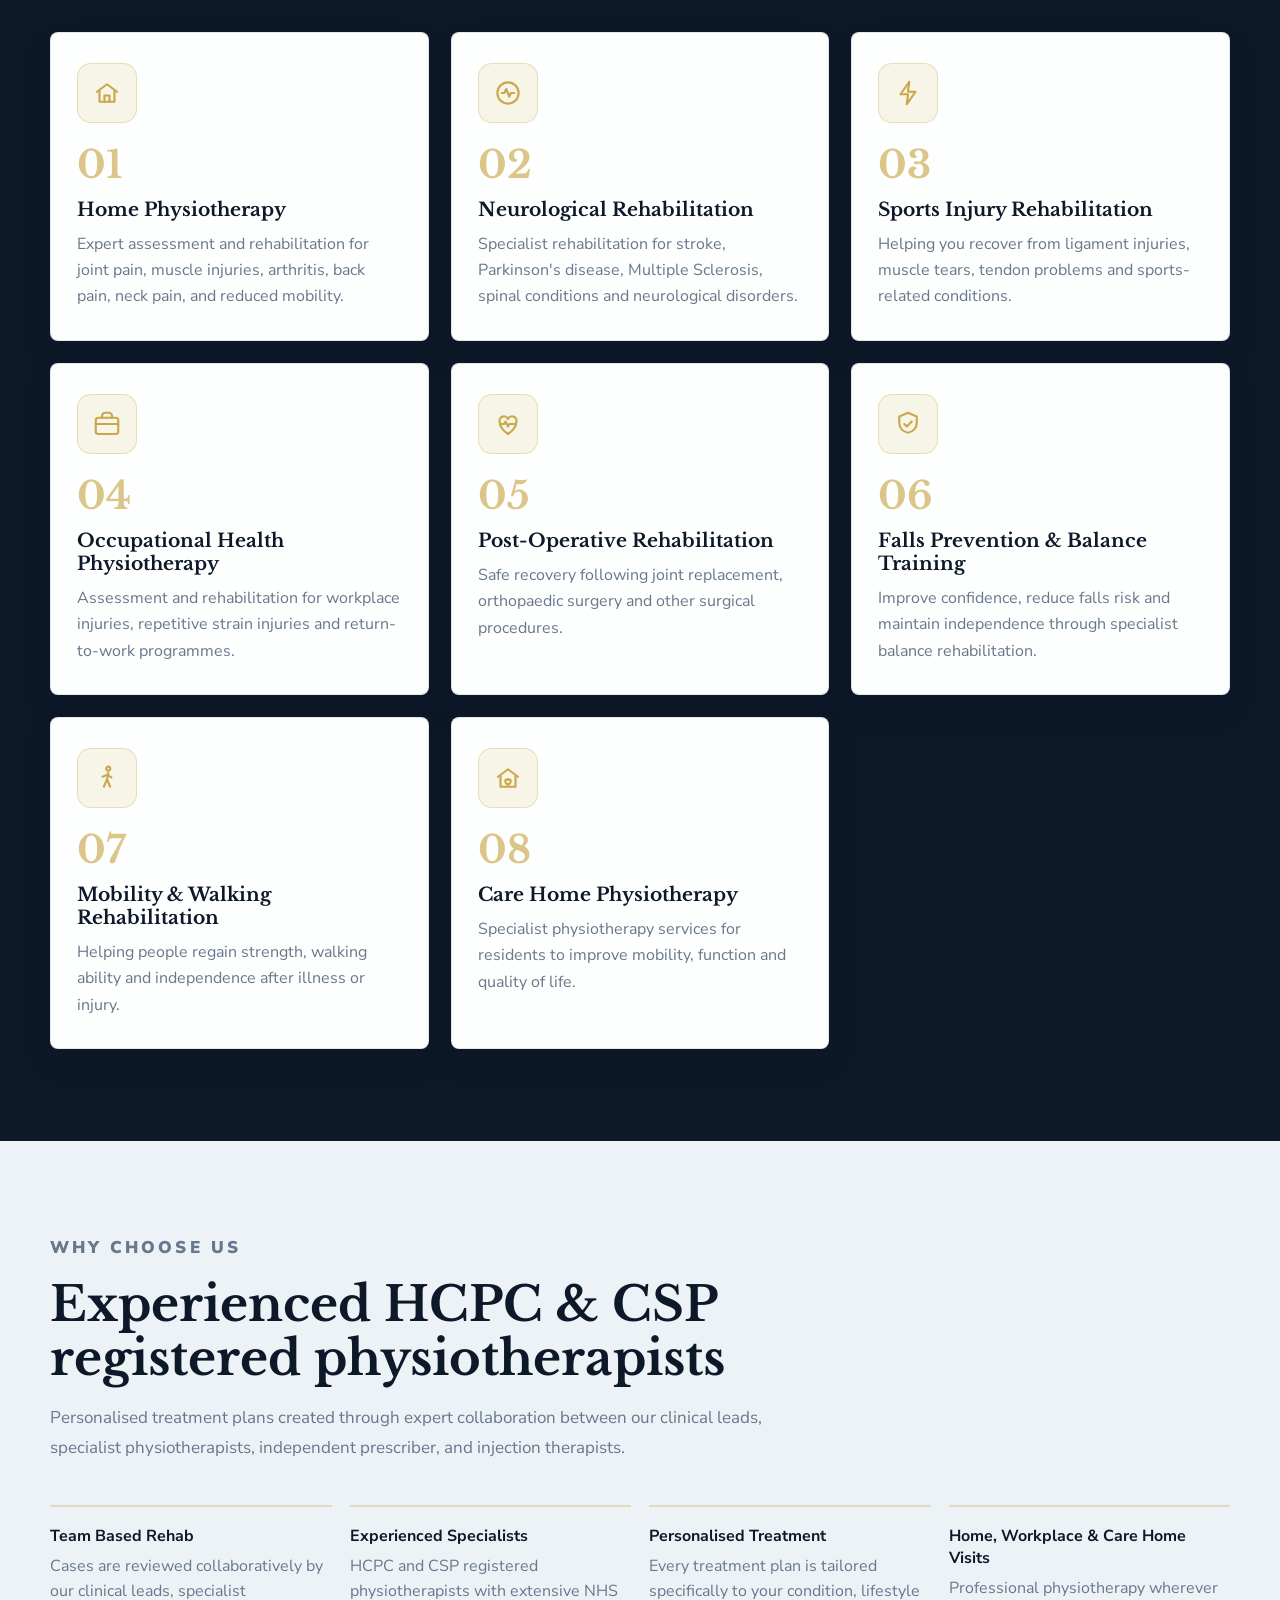
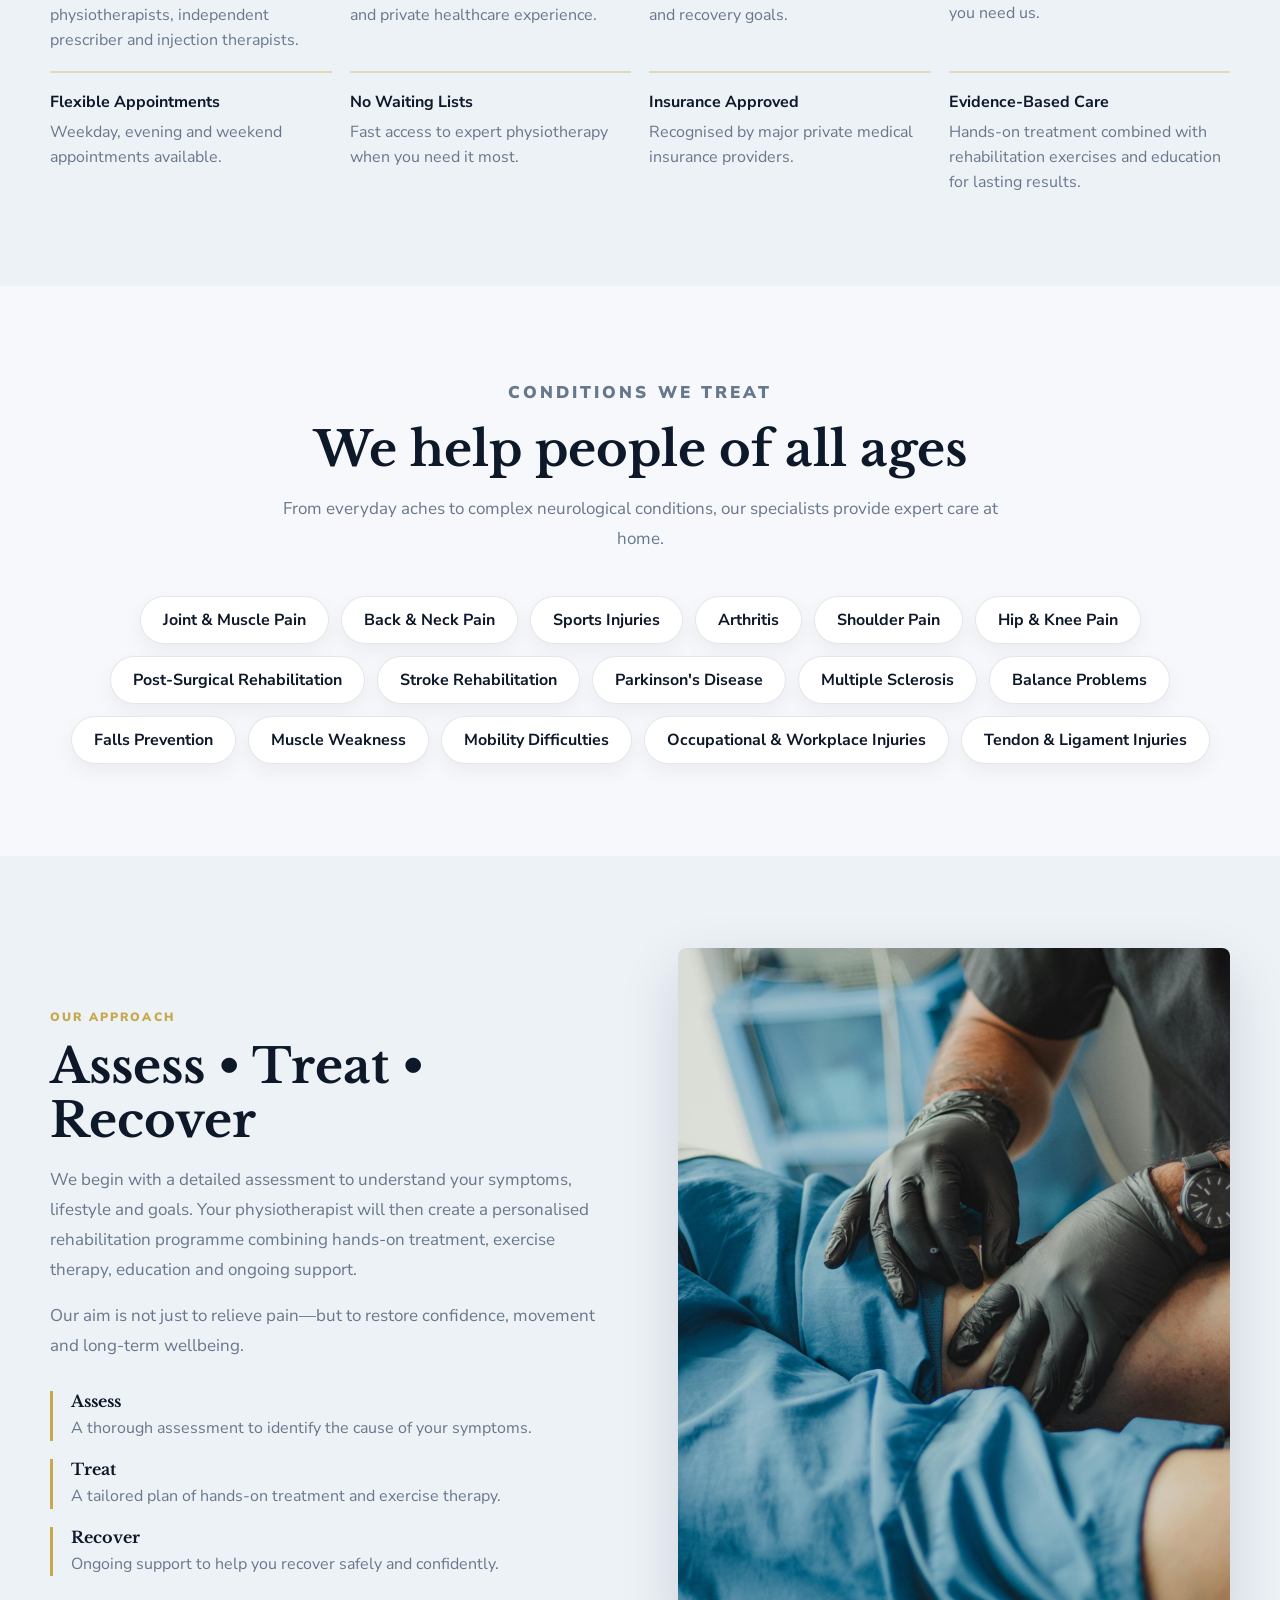
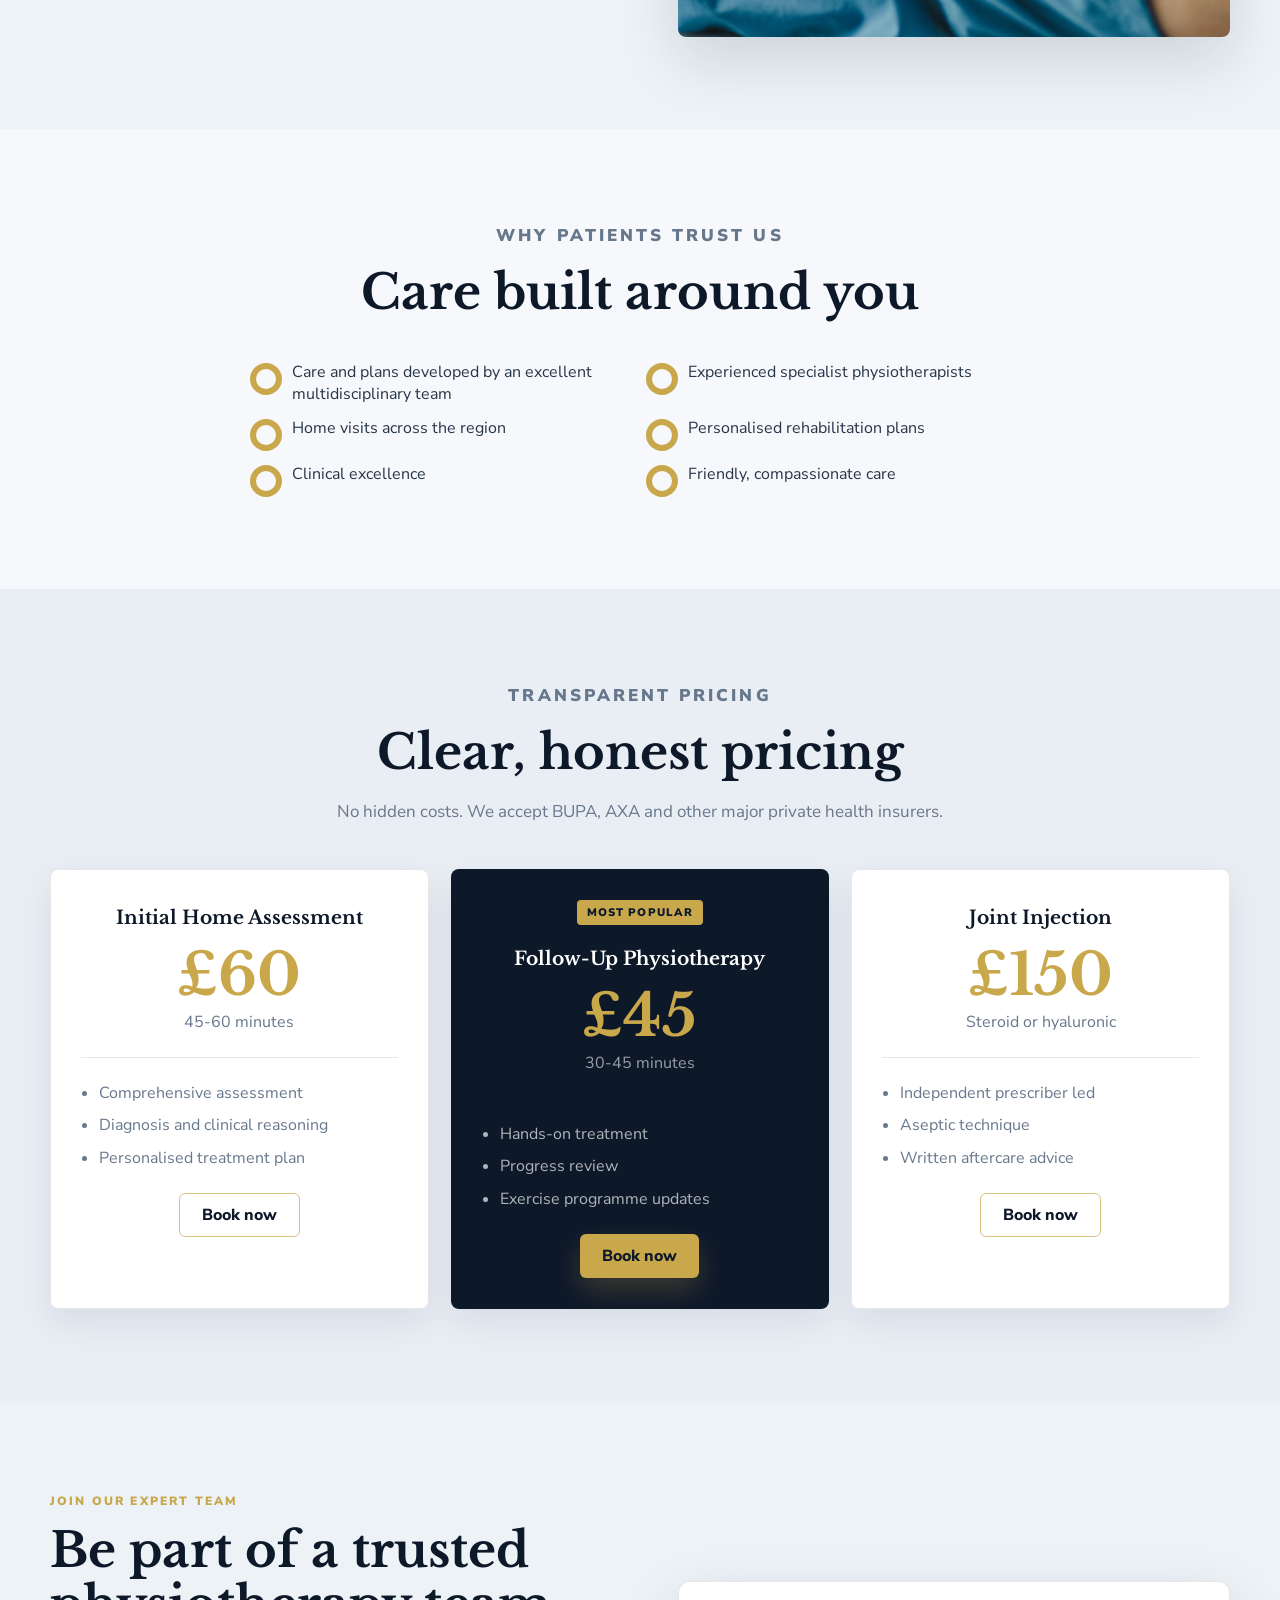
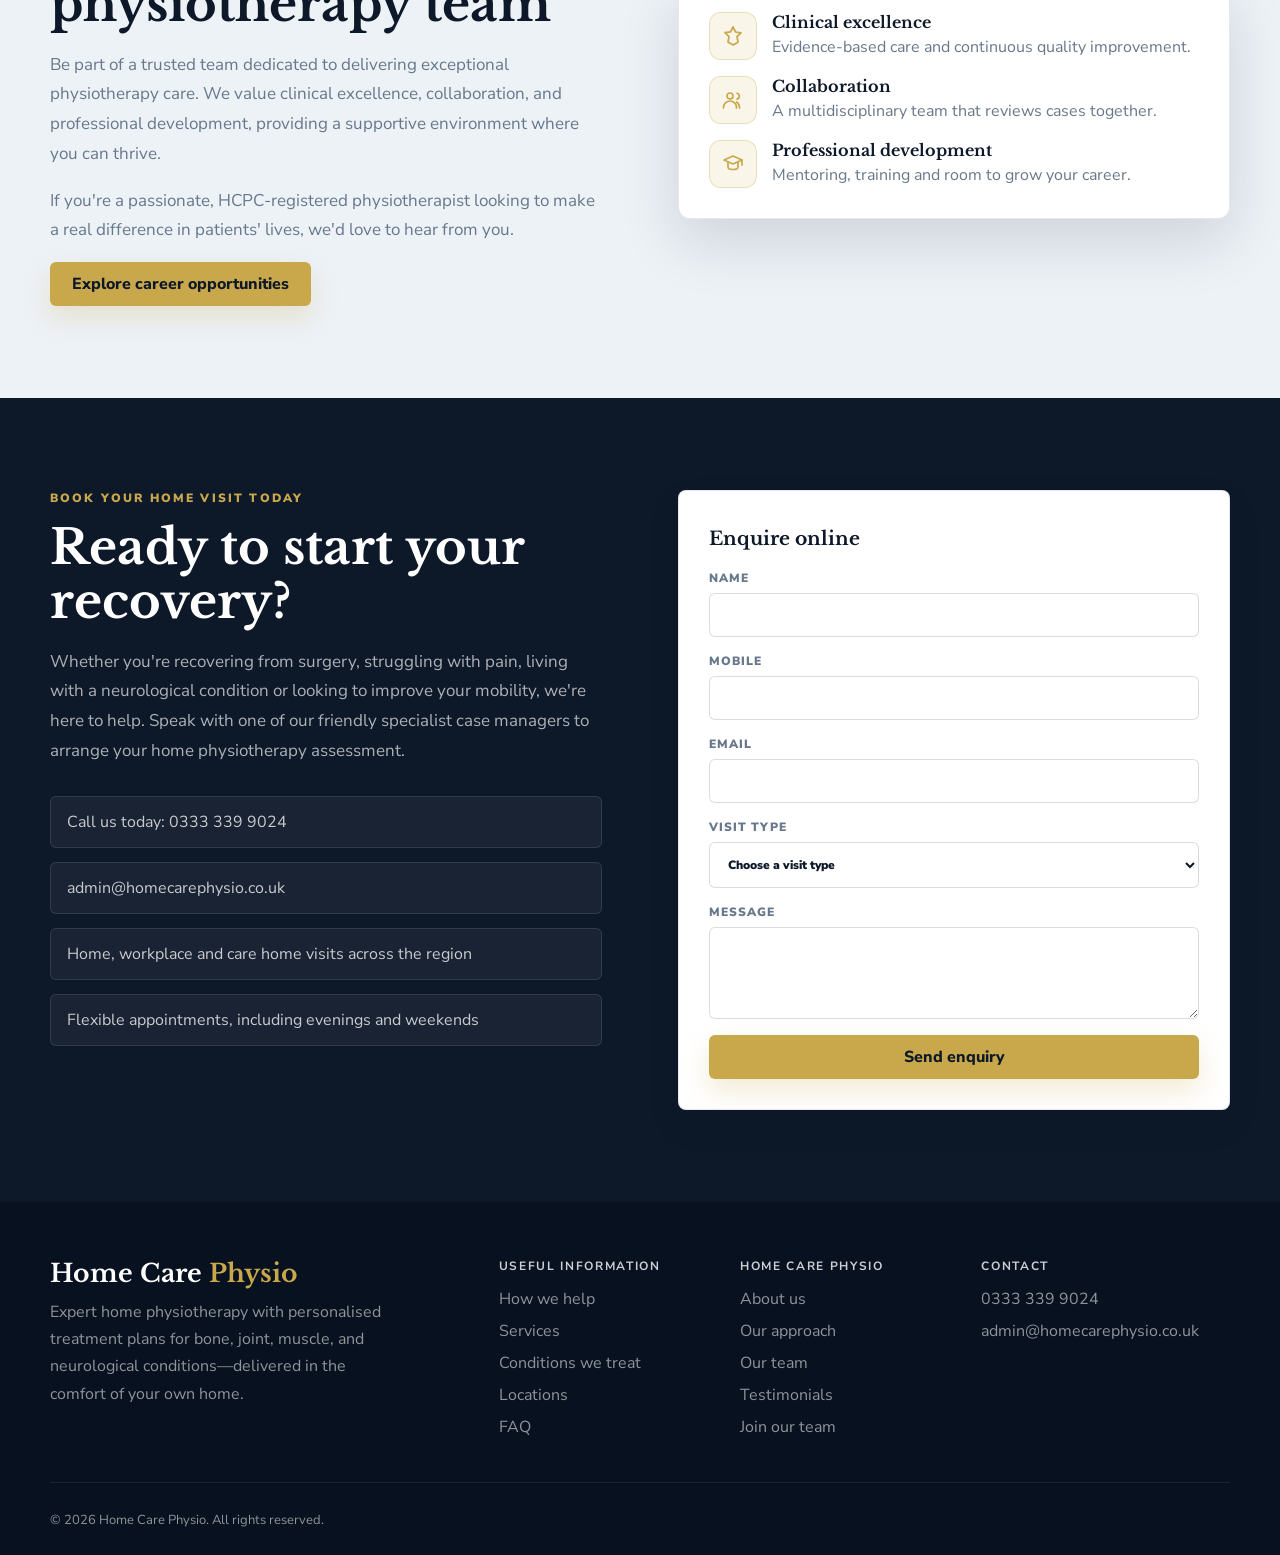
==== commit 0f387e05: "Add files via upload" ====
--- a/wwwroot/index.html
+++ b/wwwroot/index.html
@@ -3,167 +3,447 @@
 <head>
   <meta charset="UTF-8" />
   <meta name="viewport" content="width=device-width, initial-scale=1.0" />
-  <meta name="description" content="Exonea Health provides advanced physiotherapy, rehabilitation, acupuncture, shockwave therapy, joint injections and home visits across Birmingham and the West Midlands." />
-  <title>Exonea Health | Advanced Physiotherapy Clinics</title>
+  <meta name="description" content="Home Care Physio provides expert home physiotherapy with personalised treatment plans for bone, joint, muscle, sports, occupational, post-operative and neurological conditions. Home, workplace and care home visits." />
+  <title>Home Care Physio | Expert Physiotherapy delivered at Home</title>
   <link rel="preconnect" href="https://fonts.googleapis.com" />
   <link rel="preconnect" href="https://fonts.gstatic.com" crossorigin />
   <link href="https://fonts.googleapis.com/css2?family=Libre+Baskerville:ital,wght@0,400;0,700;1,400&family=Nunito+Sans:wght@400;600;700;800&display=swap" rel="stylesheet" />
   <link rel="stylesheet" href="css/style.css" />
+  <style>
+    /* New sections: why (8-up), conditions, approach, trust, careers */
+    .feature-grid--four { grid-template-columns: repeat(4, minmax(0, 1fr)); }
+    .conditions { background: var(--paper); }
+    .condition-tags { display: flex; flex-wrap: wrap; gap: 12px; justify-content: center; padding: 0; margin: 0; list-style: none; }
+    .condition-tags li { padding: 12px 22px; color: var(--navy); background: var(--white); border: 1px solid var(--line); border-radius: 999px; font-weight: 700; box-shadow: 0 8px 20px rgba(13, 24, 41, 0.05); }
+    .approach { background: #edf2f7; }
+    .approach-steps { display: grid; gap: 18px; margin-top: 30px; }
+    .approach-steps div { padding-left: 18px; border-left: 3px solid var(--gold); }
+    .approach-steps strong { display: block; margin-bottom: 5px; color: var(--navy); font-family: var(--display); }
+    .approach-steps span { color: var(--muted); line-height: 1.55; }
+    .trust { background: var(--paper); }
+    .trust-list { max-width: 780px; margin: 0 auto; grid-template-columns: repeat(2, minmax(0, 1fr)); }
+    .careers { background: #edf2f7; }
+    @media (max-width: 980px) { .feature-grid--four { grid-template-columns: repeat(2, minmax(0, 1fr)); } }
+    @media (max-width: 640px) { .feature-grid--four, .trust-list { grid-template-columns: 1fr; } }
+
+    /* Rotating hero banner */
+    .promo-banner { position: relative; color: var(--white); background: var(--navy); overflow: hidden; padding: 0; }
+    .promo-track { display: grid; }
+    .promo-slide { grid-area: 1 / 1; position: relative; display: flex; flex-direction: column; align-items: center; justify-content: center; gap: 16px; min-height: 620px; padding: 92px 60px; text-align: center; background-color: var(--navy); background-size: cover; background-position: center; opacity: 0; visibility: hidden; transition: opacity 0.7s ease; }
+    .promo-slide::before { content: ""; position: absolute; inset: 0; background: radial-gradient(circle at 50% 42%, rgba(13, 24, 41, 0.58), rgba(13, 24, 41, 0.88)); }
+    .promo-slide.is-active { opacity: 1; visibility: visible; }
+    .promo-slide > * { position: relative; z-index: 1; }
+    .promo-slide .eyebrow { margin: 0; }
+    .promo-slide h2 { margin: 0; max-width: 840px; color: var(--white); font-size: clamp(32px, 4.4vw, 56px); }
+    .promo-slide p { margin: 0; max-width: 660px; color: rgba(255, 255, 255, 0.84); font-size: 18px; line-height: 1.7; }
+    .promo-stats { display: flex; flex-wrap: wrap; justify-content: center; gap: 38px; margin: 6px 0 0; }
+    .promo-stats div { text-align: center; }
+    .promo-stats dt { color: var(--gold-light); font-family: var(--display); font-size: 30px; font-weight: 700; }
+    .promo-stats dd { margin: 4px 0 0; color: rgba(255, 255, 255, 0.72); font-size: 13px; }
+    .promo-pills { display: flex; flex-wrap: wrap; justify-content: center; gap: 10px; padding: 0; margin: 2px 0 0; list-style: none; }
+    .promo-pills li { padding: 8px 15px; color: var(--white); background: rgba(255, 255, 255, 0.1); border: 1px solid rgba(231, 199, 108, 0.4); border-radius: 999px; font-size: 13px; font-weight: 700; }
+    .promo-actions { display: flex; flex-wrap: wrap; justify-content: center; gap: 12px; margin-top: 6px; }
+    .promo-dots { position: absolute; left: 0; right: 0; bottom: 24px; z-index: 3; display: flex; justify-content: center; gap: 10px; }
+    .promo-dots button { width: 11px; height: 11px; padding: 0; border: 0; border-radius: 50%; background: rgba(255, 255, 255, 0.4); cursor: pointer; transition: background 0.2s ease, transform 0.2s ease; }
+    .promo-dots button.is-active { background: var(--gold); transform: scale(1.3); }
+    .promo-nav { position: absolute; top: 50%; transform: translateY(-50%); z-index: 3; display: grid; place-items: center; width: 46px; height: 46px; color: var(--white); background: rgba(13, 24, 41, 0.4); border: 1px solid rgba(255, 255, 255, 0.28); border-radius: 50%; cursor: pointer; transition: background 0.2s ease, color 0.2s ease; }
+    .promo-nav:hover { color: var(--navy); background: var(--gold-light); }
+    .promo-nav svg { width: 20px; height: 20px; }
+    .promo-nav--prev { left: 14px; }
+    .promo-nav--next { right: 14px; }
+    @media (max-width: 640px) {
+      .promo-slide { min-height: 560px; padding: 86px 20px 70px; }
+      .promo-stats { gap: 22px; }
+      .promo-nav { display: none; }
+    }
+
+    /* Dropdown navigation */
+    .nav-item { position: relative; }
+    .nav-parent { display: inline-flex; align-items: center; gap: 6px; }
+    .nav-caret { width: 0; height: 0; border-left: 4px solid transparent; border-right: 4px solid transparent; border-top: 5px solid currentColor; transition: transform 0.2s ease; }
+    .nav-item:hover .nav-caret, .nav-item:focus-within .nav-caret { transform: rotate(180deg); }
+    .nav-submenu { position: absolute; top: calc(100% + 10px); left: 0; z-index: 40; display: flex; flex-direction: column; min-width: 210px; padding: 10px; background: var(--white); border: 1px solid var(--line); border-radius: 10px; box-shadow: var(--shadow); opacity: 0; visibility: hidden; transform: translateY(8px); transition: opacity 0.2s ease, transform 0.2s ease; }
+    .nav-submenu::before { content: ""; position: absolute; top: -12px; left: 0; right: 0; height: 12px; }
+    .nav-item:hover .nav-submenu, .nav-item:focus-within .nav-submenu { opacity: 1; visibility: visible; transform: translateY(0); }
+    .nav-submenu a { padding: 10px 12px; border-radius: 6px; white-space: nowrap; }
+    .nav-submenu a::after { display: none; }
+    .nav-submenu a:hover { color: var(--navy); background: var(--paper); }
+    @media (max-width: 980px) {
+      .nav-item { width: 100%; }
+      .nav-parent { width: 100%; }
+      .nav-submenu { position: static; min-width: 0; padding: 0 0 8px 16px; opacity: 1; visibility: visible; transform: none; background: transparent; border: 0; box-shadow: none; }
+      .nav-submenu::before { display: none; }
+      .nav-submenu a { padding: 11px 0; }
+      .nav-caret { display: none; }
+    }
+
+    /* Service cards as icons */
+    .service-card--icon { padding: 30px 26px; }
+    .service-card--icon > div { padding: 0; }
+    .service-card .service-icon { display: grid; place-items: center; width: 60px; height: 60px; margin-bottom: 18px; border-radius: 14px; background: rgba(201, 168, 76, 0.12); border: 1px solid rgba(201, 168, 76, 0.3); opacity: 1; }
+    .service-card .service-icon svg { width: 30px; height: 30px; }
+    .service-card--icon h3 { margin-top: 10px; }
+
+    /* Careers values card */
+    .values-card { display: grid; gap: 16px; align-content: center; padding: 30px; background: var(--white); border: 1px solid var(--line); border-radius: 12px; box-shadow: var(--shadow); }
+    .value-item { display: flex; gap: 15px; align-items: flex-start; }
+    .value-icon { flex: 0 0 48px; display: grid; place-items: center; width: 48px; height: 48px; border-radius: 12px; background: rgba(201, 168, 76, 0.12); border: 1px solid rgba(201, 168, 76, 0.3); }
+    .value-icon svg { width: 24px; height: 24px; }
+    .value-item strong { display: block; margin-bottom: 3px; color: var(--navy); font-family: var(--display); }
+    .value-item span { color: var(--muted); line-height: 1.55; }
+
+    /* Team-based care graphic (Our Mission) */
+    .team-care { color: var(--white); background: var(--navy); }
+    .team-care h2 { color: var(--white); }
+    .team-care .section-heading p { color: rgba(255, 255, 255, 0.66); }
+    .team-flow { display: flex; align-items: stretch; justify-content: center; gap: 14px; }
+    .team-node { flex: 1 1 0; max-width: 340px; padding: 30px 24px; text-align: center; background: rgba(255, 255, 255, 0.04); border: 1px solid rgba(231, 199, 108, 0.22); border-radius: 14px; }
+    .team-node h3 { margin: 16px 0 8px; color: var(--white); font-family: var(--display); }
+    .team-node p { margin: 0; color: rgba(255, 255, 255, 0.66); line-height: 1.6; }
+    .team-node__icon { display: inline-grid; place-items: center; width: 66px; height: 66px; margin: 0 auto; border-radius: 50%; background: rgba(201, 168, 76, 0.14); border: 1px solid rgba(231, 199, 108, 0.4); }
+    .team-node__icon svg { width: 30px; height: 30px; }
+    .team-node--hub { background: linear-gradient(160deg, rgba(201, 168, 76, 0.18), rgba(255, 255, 255, 0.03)); border-color: rgba(231, 199, 108, 0.55); box-shadow: 0 18px 44px rgba(0, 0, 0, 0.25); }
+    .team-badge { display: inline-block; margin-bottom: 8px; padding: 5px 13px; color: var(--navy); background: var(--gold); border-radius: 999px; font-size: 11px; font-weight: 900; letter-spacing: 0.1em; text-transform: uppercase; }
+    .team-roles { display: grid; gap: 8px; padding: 0; margin: 16px 0 0; list-style: none; }
+    .team-roles li { padding: 10px 12px; color: var(--white); background: rgba(255, 255, 255, 0.06); border: 1px solid rgba(255, 255, 255, 0.1); border-radius: 8px; font-size: 14px; font-weight: 700; }
+    .team-arrow { display: flex; align-items: center; color: var(--gold); }
+    .team-arrow svg { width: 30px; height: 30px; }
+    .team-note { max-width: 760px; margin: 34px auto 0; padding: 18px 22px; text-align: center; color: rgba(255, 255, 255, 0.82); background: rgba(255, 255, 255, 0.04); border-left: 3px solid var(--gold); border-radius: 8px; line-height: 1.65; }
+    @media (max-width: 860px) {
+      .team-flow { flex-direction: column; align-items: center; }
+      .team-node { max-width: 460px; width: 100%; }
+      .team-arrow { transform: rotate(90deg); }
+    }
+  </style>
 </head>
 <body>
   <div class="topbar">
     <div class="topbar__badges">
       <span>BUPA recognised</span>
       <span>AXA recognised</span>
+      <span>HCPC &amp; CSP registered</span>
     </div>
     <div class="topbar__links">
-      <a href="mailto:admin@exoneahealth.co.uk">admin@exoneahealth.co.uk</a>
-      <a href="tel:+447721551405">+44 7721 551405</a>
+      <a href="mailto:admin@homecarephysio.co.uk">admin@homecarephysio.co.uk</a>
+      <a href="tel:+443333399024">0333 339 9024</a>
       <button type="button" class="text-button" data-open-modal>Quick enquiry</button>
     </div>
   </div>
 
   <header class="site-header" id="mainNav">
-    <a href="#home" class="brand">Exonea <span>Health</span></a>
+    <a href="#home" class="brand">Home Care <span>Physio</span></a>
     <button class="menu-toggle" id="hamBtn" type="button" aria-label="Toggle navigation" aria-controls="navLinks" aria-expanded="false">
       <span></span>
       <span></span>
       <span></span>
     </button>
     <nav class="nav-links" id="navLinks" aria-label="Primary navigation">
-      <a href="#about">Company</a>
-      <a href="#services">Services</a>
-      <a href="#clinics">Clinics</a>
-      <a href="#prices">Prices</a>
-      <a href="#contact">Contact</a>
-      <button type="button" class="nav-cta" data-open-modal>Book appointment</button>
+      <div class="nav-item">
+        <a href="#about" class="nav-parent">About Us<span class="nav-caret" aria-hidden="true"></span></a>
+        <div class="nav-submenu">
+          <a href="#mission">Our Mission</a>
+          <a href="#why">Why Us</a>
+          <a href="#careers">Career</a>
+          <a href="#contact">Contact</a>
+        </div>
+      </div>
+      <div class="nav-item">
+        <a href="#services" class="nav-parent">Services<span class="nav-caret" aria-hidden="true"></span></a>
+        <div class="nav-submenu">
+          <a href="#conditions">Conditions</a>
+        </div>
+      </div>
+      <button type="button" class="nav-cta" data-open-modal>Book home visit</button>
     </nav>
   </header>
 
   <main>
-    <section class="hero" id="home">
-      <div class="hero__content">
-        <p class="eyebrow">Advanced Physiotherapy Clinics</p>
-        <h1>Expert care for lasting recovery</h1>
-        <p class="hero__lead">Evidence-based musculoskeletal care from advanced physiotherapists, injection therapists and independent prescribers across Birmingham and the West Midlands.</p>
-        <div class="hero__actions">
-          <button type="button" class="btn btn-primary" data-open-modal>Book appointment</button>
-          <a class="btn btn-secondary" href="#services">Explore services</a>
-        </div>
-        <dl class="hero__stats" aria-label="Practice highlights">
-          <div><dt>5+</dt><dd>Clinic locations</dd></div>
-          <div><dt>10k+</dt><dd>Patients treated</dd></div>
-          <div><dt>15+</dt><dd>Years experience</dd></div>
-        </dl>
-      </div>
-      <div class="hero__media">
-        <img src="images/google-reference/physiotherapy-exercise-1.jpg" alt="Physiotherapist supporting a patient during a rehabilitation exercise" />
-        <div class="hero-card">
-          <strong>Same-week appointments</strong>
-          <span>No long waiting lists. No GP referral required.</span>
-        </div>
+    <section class="promo-banner" id="home" aria-label="Highlights" aria-roledescription="carousel">
+      <button type="button" class="promo-nav promo-nav--prev" aria-label="Previous slide">
+        <svg viewBox="0 0 24 24" fill="none" stroke="currentColor" stroke-width="2.2" stroke-linecap="round" stroke-linejoin="round"><path d="M15 6l-6 6 6 6"/></svg>
+      </button>
+      <button type="button" class="promo-nav promo-nav--next" aria-label="Next slide">
+        <svg viewBox="0 0 24 24" fill="none" stroke="currentColor" stroke-width="2.2" stroke-linecap="round" stroke-linejoin="round"><path d="M9 6l6 6-6 6"/></svg>
+      </button>
+
+      <div class="promo-track" aria-live="polite">
+        <div class="promo-slide is-active" role="group" aria-roledescription="slide" aria-label="1 of 5" style="background-image:url('images/google-reference/physiotherapy-exercise-1.jpg')">
+          <p class="eyebrow">Home Physiotherapy Service</p>
+          <h2>Expert Physiotherapy delivered at Home</h2>
+          <p>Recover in the comfort of your own home with personalised physiotherapy from experienced clinicians&mdash;for pain, injury, mobility and more.</p>
+          <dl class="promo-stats" aria-label="Practice highlights">
+            <div><dt>HCPC</dt><dd>&amp; CSP registered physios</dd></div>
+            <div><dt>7 days</dt><dd>Evening &amp; weekend visits</dd></div>
+            <div><dt>0</dt><dd>Waiting lists or referrals</dd></div>
+          </dl>
+          <div class="promo-actions">
+            <button type="button" class="btn btn-primary" data-open-modal>Book your home visit</button>
+            <a class="btn btn-secondary" href="#services">Explore services</a>
+          </div>
+        </div>
+
+        <div class="promo-slide" role="group" aria-roledescription="slide" aria-label="2 of 5" style="background-image:url('images/google-reference/physiotherapy-treatment-table.jpg')">
+          <p class="eyebrow">Team-based care</p>
+          <h2>An expert team behind every treatment plan</h2>
+          <p>Your physiotherapist doesn't work alone. Before your plan is finalised, your case is reviewed by our wider clinical team&mdash;so you get the expertise of several specialists at once.</p>
+          <ul class="promo-pills">
+            <li>Clinical leads</li>
+            <li>Specialist physiotherapists</li>
+            <li>Independent prescriber</li>
+            <li>Injection therapists</li>
+          </ul>
+          <div class="promo-actions">
+            <button type="button" class="btn btn-primary" data-open-modal>Book your assessment</button>
+            <a class="btn btn-secondary" href="#approach">Our approach</a>
+          </div>
+        </div>
+
+        <div class="promo-slide" role="group" aria-roledescription="slide" aria-label="3 of 5" style="background-image:url('images/google-reference/physiotherapy-leg-stretch.jpg')">
+          <p class="eyebrow">Fast access</p>
+          <h2>Same-week home visits. No waiting lists.</h2>
+          <p>No GP referral required. Expert physiotherapy brought directly to your door&mdash;often within the same week.</p>
+          <div class="promo-actions">
+            <button type="button" class="btn btn-primary" data-open-modal>Book your home visit</button>
+          </div>
+        </div>
+
+        <div class="promo-slide" role="group" aria-roledescription="slide" aria-label="4 of 5" style="background-image:url('images/google-reference/physiotherapy-back-pain.jpg')">
+          <p class="eyebrow">Insurance approved</p>
+          <h2>Recognised by BUPA, AXA &amp; major insurers</h2>
+          <p>We work with major private medical insurance providers, so your physiotherapy may be fully covered.</p>
+          <div class="promo-actions">
+            <button type="button" class="btn btn-primary" data-open-modal>Check your cover</button>
+          </div>
+        </div>
+
+        <div class="promo-slide" role="group" aria-roledescription="slide" aria-label="5 of 5" style="background-image:url('images/google-reference/physiotherapy-neck-assessment.jpg')">
+          <p class="eyebrow">Flexible appointments</p>
+          <h2>Evenings, weekends &amp; home visits</h2>
+          <p>Appointments that fit around your life&mdash;at home, at your workplace or in a care home, seven days a week.</p>
+          <div class="promo-actions">
+            <a class="btn btn-primary" href="tel:+443333399024">Call 0333 339 9024</a>
+          </div>
+        </div>
+      </div>
+
+      <div class="promo-dots" role="tablist" aria-label="Choose slide">
+        <button type="button" class="is-active" aria-label="Home"></button>
+        <button type="button" aria-label="Team-based care"></button>
+        <button type="button" aria-label="Fast access"></button>
+        <button type="button" aria-label="Insurance approved"></button>
+        <button type="button" aria-label="Flexible appointments"></button>
       </div>
     </section>
 
     <section class="strip" aria-label="Services">
-      <span>Physiotherapy</span>
-      <span>Shockwave therapy</span>
-      <span>Acupuncture</span>
-      <span>Joint injections</span>
-      <span>Home visits</span>
+      <span>Home Physiotherapy</span>
+      <span>Neurological Rehab</span>
+      <span>Sports Injuries</span>
+      <span>Post-Operative Care</span>
+      <span>Falls Prevention</span>
+      <span>Care Home Visits</span>
     </section>
 
     <section class="section about" id="about">
       <div class="container split">
         <div class="image-stack reveal">
-          <img src="images/google-reference/physiotherapy-neck-assessment.jpg" alt="Physiotherapist assessing a patient's neck and posture" />
-          <div class="experience-badge"><strong>15+</strong><span>years of clinical care</span></div>
+          <img src="images/google-reference/physiotherapy-clinic-assist.jpg" alt="Clinician supporting a patient during a home physiotherapy session" />
+          <div class="experience-badge"><strong>1:1</strong><span>personalised home care</span></div>
         </div>
         <div class="copy reveal">
-          <p class="eyebrow">About Exonea Health</p>
-          <h2>Premier destination for musculoskeletal care</h2>
-          <p>We combine advanced NHS experience with responsive private care, giving patients clear diagnosis, practical treatment plans and hands-on support from first assessment through recovery.</p>
+          <p class="eyebrow">About Home Care Physio</p>
+          <h2>Exceptional physiotherapy, in your own home</h2>
+          <p>We believe exceptional physiotherapy should be accessible, convenient, and personalised. Our HCPC and CSP registered physiotherapists combine extensive NHS and private healthcare experience to deliver evidence-based treatment in the comfort of your own home.</p>
+          <p>Every patient receives a comprehensive assessment followed by a personalised treatment plan developed through collaborative discussions with our specialist physiotherapists, clinical leads, independent prescriber, and injection therapist when required.</p>
           <ul class="check-list">
-            <li>NHS and private sector experienced practitioners</li>
-            <li>BUPA and AXA recognised services</li>
-            <li>Personalised, evidence-based treatment plans</li>
-            <li>Advanced injections by independent prescribers</li>
-            <li>Home visit service available across the region</li>
+            <li>Joint &amp; muscle pain</li>
+            <li>Sports injuries</li>
+            <li>Occupational health &amp; workplace injuries</li>
+            <li>Neurological conditions</li>
+            <li>Post-operative rehabilitation</li>
+            <li>Mobility &amp; balance problems</li>
           </ul>
-          <button type="button" class="btn btn-primary" data-open-modal>Get in touch</button>
-        </div>
+          <button type="button" class="btn btn-primary" data-open-modal>Book your home assessment</button>
+        </div>
+      </div>
+    </section>
+
+    <section class="section team-care" id="mission">
+      <div class="container">
+        <div class="section-heading reveal">
+          <p class="eyebrow">About Us &mdash; Our Mission</p>
+          <h2>The expertise of a whole team, delivered at your door</h2>
+          <p>Our mission is to make exceptional, collaborative physiotherapy accessible in your own home. Your physiotherapist never works alone&mdash;before your treatment plan is finalised, your case is discussed with our wider clinical team, so you benefit from the combined expertise of several specialists, not just one.</p>
+        </div>
+        <div class="team-flow reveal">
+          <div class="team-node">
+            <span class="team-node__icon" aria-hidden="true">
+              <svg viewBox="0 0 24 24" fill="none" stroke="#e7c76c" stroke-width="1.7" stroke-linecap="round" stroke-linejoin="round"><circle cx="12" cy="7.5" r="3.5"/><path d="M4.5 20v-.5a7.5 7.5 0 0 1 15 0V20"/></svg>
+            </span>
+            <h3>Your Physiotherapist</h3>
+            <p>Completes a thorough assessment of your symptoms, history and personal recovery goals.</p>
+          </div>
+
+          <span class="team-arrow" aria-hidden="true">
+            <svg viewBox="0 0 24 24" fill="none" stroke="currentColor" stroke-width="2" stroke-linecap="round" stroke-linejoin="round"><path d="M4 12h15"/><path d="M13 6l6 6-6 6"/></svg>
+          </span>
+
+          <div class="team-node team-node--hub">
+            <span class="team-badge">Behind the scenes</span>
+            <span class="team-node__icon" aria-hidden="true">
+              <svg viewBox="0 0 24 24" fill="none" stroke="#e7c76c" stroke-width="1.7" stroke-linecap="round" stroke-linejoin="round"><circle cx="9" cy="8" r="3"/><path d="M2.5 20v-.5a6.5 6.5 0 0 1 13 0V20"/><path d="M16 5.3a3 3 0 0 1 0 5.8"/><path d="M18.5 20v-.5a6.5 6.5 0 0 0-3-5.5"/></svg>
+            </span>
+            <h3>Expert Team Case Discussion</h3>
+            <p>Your case is reviewed collaboratively by:</p>
+            <ul class="team-roles">
+              <li>Clinical leads</li>
+              <li>Specialist physiotherapists</li>
+              <li>Independent prescriber</li>
+              <li>Injection therapists</li>
+            </ul>
+          </div>
+
+          <span class="team-arrow" aria-hidden="true">
+            <svg viewBox="0 0 24 24" fill="none" stroke="currentColor" stroke-width="2" stroke-linecap="round" stroke-linejoin="round"><path d="M4 12h15"/><path d="M13 6l6 6-6 6"/></svg>
+          </span>
+
+          <div class="team-node">
+            <span class="team-node__icon" aria-hidden="true">
+              <svg viewBox="0 0 24 24" fill="none" stroke="#e7c76c" stroke-width="1.7" stroke-linecap="round" stroke-linejoin="round"><rect x="6" y="4" width="12" height="17" rx="2"/><path d="M9 4V3.2a3 3 0 0 1 6 0V4"/><path d="M9.3 13.4l2 2 3.4-4"/></svg>
+            </span>
+            <h3>Your Personalised Plan</h3>
+            <p>A tailored, evidence-based treatment plan is prepared and delivered in your home.</p>
+          </div>
+        </div>
+        <p class="team-note">A multidisciplinary approach that ensures you receive the highest standard of care&mdash;the expertise of a whole team, brought to your door.</p>
       </div>
     </section>
 
     <section class="section services" id="services">
       <div class="container">
         <div class="section-heading reveal">
-          <p class="eyebrow">What we offer</p>
+          <p class="eyebrow">Our services</p>
           <h2>Specialist services for pain, mobility and recovery</h2>
-          <p>Comprehensive musculoskeletal treatments tailored to your condition, lifestyle and recovery goals.</p>
+          <p>Expert assessment, treatment and rehabilitation brought directly to your home, workplace or care home.</p>
         </div>
         <div class="service-grid">
-          <article class="service-card reveal">
-            <img src="images/google-reference/physiotherapy-treatment-table.jpg" alt="Physiotherapy treatment in a clinic" />
-            <div><span>01</span><h3>Physiotherapy</h3><p>Assessment, hands-on treatment and exercise plans for musculoskeletal, neurological and sports conditions.</p></div>
-          </article>
-          <article class="service-card reveal">
-            <img src="images/google-reference/acupuncture-treatment-closeup.jpg" alt="Acupuncture treatment closeup" />
-            <div><span>02</span><h3>Acupuncture</h3><p>Western medical acupuncture to reduce pain, settle sensitivity and support natural recovery.</p></div>
-          </article>
-          <article class="service-card reveal">
-            <img src="images/google-reference/physiotherapy-back-pain.jpg" alt="Physiotherapist supporting a patient with back pain" />
-            <div><span>03</span><h3>Shockwave Therapy</h3><p>Acoustic wave therapy for stubborn tendon pain, plantar fasciitis and chronic soft-tissue conditions.</p></div>
-          </article>
-          <article class="service-card reveal">
-            <img src="images/google-reference/physiotherapy-leg-stretch.jpg" alt="Physiotherapist stretching a patient's leg" />
-            <div><span>04</span><h3>Joint Injections</h3><p>Steroid and hyaluronic injections administered with careful assessment and aftercare guidance.</p></div>
-          </article>
-          <article class="service-card reveal">
-            <img src="images/google-reference/physiotherapy-clinic-assist.jpg" alt="Physiotherapist assisting a patient in clinic" />
-            <div><span>05</span><h3>Rehabilitation</h3><p>Progressive strengthening, mobility and confidence-building programmes for long-term outcomes.</p></div>
-          </article>
-          <article class="service-card reveal">
-            <img src="images/google-reference/acupuncture-wellness-session.jpg" alt="Calm therapy treatment session" />
-            <div><span>06</span><h3>Home Visits</h3><p>Clinic-quality physiotherapy at home for patients who cannot travel or need extra support.</p></div>
+          <article class="service-card service-card--icon reveal">
+            <span class="service-icon" aria-hidden="true"><svg viewBox="0 0 24 24" fill="none" stroke="#c9a84c" stroke-width="1.7" stroke-linecap="round" stroke-linejoin="round"><path d="M4 11l8-6 8 6"/><path d="M6 10v9h12v-9"/><path d="M10 19v-5h4v5"/></svg></span>
+            <div><span>01</span><h3>Home Physiotherapy</h3><p>Expert assessment and rehabilitation for joint pain, muscle injuries, arthritis, back pain, neck pain, and reduced mobility.</p></div>
+          </article>
+          <article class="service-card service-card--icon reveal">
+            <span class="service-icon" aria-hidden="true"><svg viewBox="0 0 24 24" fill="none" stroke="#c9a84c" stroke-width="1.7" stroke-linecap="round" stroke-linejoin="round"><circle cx="12" cy="12" r="8.5"/><path d="M7 12h2l1.6-3.2L13 15l1.3-3H17"/></svg></span>
+            <div><span>02</span><h3>Neurological Rehabilitation</h3><p>Specialist rehabilitation for stroke, Parkinson's disease, Multiple Sclerosis, spinal conditions and neurological disorders.</p></div>
+          </article>
+          <article class="service-card service-card--icon reveal">
+            <span class="service-icon" aria-hidden="true"><svg viewBox="0 0 24 24" fill="none" stroke="#c9a84c" stroke-width="1.7" stroke-linecap="round" stroke-linejoin="round"><path d="M13 3l-7 10h6l-1 8 7-10h-6z"/></svg></span>
+            <div><span>03</span><h3>Sports Injury Rehabilitation</h3><p>Helping you recover from ligament injuries, muscle tears, tendon problems and sports-related conditions.</p></div>
+          </article>
+          <article class="service-card service-card--icon reveal">
+            <span class="service-icon" aria-hidden="true"><svg viewBox="0 0 24 24" fill="none" stroke="#c9a84c" stroke-width="1.7" stroke-linecap="round" stroke-linejoin="round"><rect x="3" y="7" width="18" height="13" rx="2"/><path d="M8 7V5.5A2.5 2.5 0 0 1 10.5 3h3A2.5 2.5 0 0 1 16 5.5V7"/><path d="M3 12h18"/></svg></span>
+            <div><span>04</span><h3>Occupational Health Physiotherapy</h3><p>Assessment and rehabilitation for workplace injuries, repetitive strain injuries and return-to-work programmes.</p></div>
+          </article>
+          <article class="service-card service-card--icon reveal">
+            <span class="service-icon" aria-hidden="true"><svg viewBox="0 0 24 24" fill="none" stroke="#c9a84c" stroke-width="1.7" stroke-linecap="round" stroke-linejoin="round"><path d="M12 20s-6.5-4.2-6.5-9A3.5 3.5 0 0 1 12 8a3.5 3.5 0 0 1 6.5 3c0 4.8-6.5 9-6.5 9z"/><path d="M6.5 12H9l1-2 2 4 1-2h4.5"/></svg></span>
+            <div><span>05</span><h3>Post-Operative Rehabilitation</h3><p>Safe recovery following joint replacement, orthopaedic surgery and other surgical procedures.</p></div>
+          </article>
+          <article class="service-card service-card--icon reveal">
+            <span class="service-icon" aria-hidden="true"><svg viewBox="0 0 24 24" fill="none" stroke="#c9a84c" stroke-width="1.7" stroke-linecap="round" stroke-linejoin="round"><path d="M12 3l7 3v5c0 4.2-3 7.3-7 8-4-0.7-7-3.8-7-8V6z"/><path d="M9 12l2 2 4-4"/></svg></span>
+            <div><span>06</span><h3>Falls Prevention &amp; Balance Training</h3><p>Improve confidence, reduce falls risk and maintain independence through specialist balance rehabilitation.</p></div>
+          </article>
+          <article class="service-card service-card--icon reveal">
+            <span class="service-icon" aria-hidden="true"><svg viewBox="0 0 24 24" fill="none" stroke="#c9a84c" stroke-width="1.7" stroke-linecap="round" stroke-linejoin="round"><circle cx="13" cy="4.5" r="1.6"/><path d="M13 8l-1 5"/><path d="M12 9.5L8.5 11M12 9.5l3.5 2"/><path d="M12 13l-2.5 6M12 13l2.5 6"/></svg></span>
+            <div><span>07</span><h3>Mobility &amp; Walking Rehabilitation</h3><p>Helping people regain strength, walking ability and independence after illness or injury.</p></div>
+          </article>
+          <article class="service-card service-card--icon reveal">
+            <span class="service-icon" aria-hidden="true"><svg viewBox="0 0 24 24" fill="none" stroke="#c9a84c" stroke-width="1.7" stroke-linecap="round" stroke-linejoin="round"><path d="M4 11l8-6 8 6"/><path d="M6 10v9h12v-9"/><path d="M12 17.5s-2.3-1.4-2.3-3.1a1.35 1.35 0 0 1 2.3-.9 1.35 1.35 0 0 1 2.3.9c0 1.7-2.3 3.1-2.3 3.1z"/></svg></span>
+            <div><span>08</span><h3>Care Home Physiotherapy</h3><p>Specialist physiotherapy services for residents to improve mobility, function and quality of life.</p></div>
           </article>
         </div>
       </div>
     </section>
 
     <section class="section why" id="why">
+      <div class="container">
+        <div class="section-heading section-heading--left reveal">
+          <p class="eyebrow">Why choose us</p>
+          <h2>Experienced HCPC &amp; CSP registered physiotherapists</h2>
+          <p>Personalised treatment plans created through expert collaboration between our clinical leads, specialist physiotherapists, independent prescriber, and injection therapists.</p>
+        </div>
+        <div class="feature-grid feature-grid--four">
+          <div><strong>Team Based Rehab</strong><span>Cases are reviewed collaboratively by our clinical leads, specialist physiotherapists, independent prescriber and injection therapists.</span></div>
+          <div><strong>Experienced Specialists</strong><span>HCPC and CSP registered physiotherapists with extensive NHS and private healthcare experience.</span></div>
+          <div><strong>Personalised Treatment</strong><span>Every treatment plan is tailored specifically to your condition, lifestyle and recovery goals.</span></div>
+          <div><strong>Home, Workplace &amp; Care Home Visits</strong><span>Professional physiotherapy wherever you need us.</span></div>
+          <div><strong>Flexible Appointments</strong><span>Weekday, evening and weekend appointments available.</span></div>
+          <div><strong>No Waiting Lists</strong><span>Fast access to expert physiotherapy when you need it most.</span></div>
+          <div><strong>Insurance Approved</strong><span>Recognised by major private medical insurance providers.</span></div>
+          <div><strong>Evidence-Based Care</strong><span>Hands-on treatment combined with rehabilitation exercises and education for lasting results.</span></div>
+        </div>
+      </div>
+    </section>
+
+    <section class="section conditions" id="conditions">
+      <div class="container">
+        <div class="section-heading reveal">
+          <p class="eyebrow">Conditions we treat</p>
+          <h2>We help people of all ages</h2>
+          <p>From everyday aches to complex neurological conditions, our specialists provide expert care at home.</p>
+        </div>
+        <ul class="condition-tags reveal">
+          <li>Joint &amp; Muscle Pain</li>
+          <li>Back &amp; Neck Pain</li>
+          <li>Sports Injuries</li>
+          <li>Arthritis</li>
+          <li>Shoulder Pain</li>
+          <li>Hip &amp; Knee Pain</li>
+          <li>Post-Surgical Rehabilitation</li>
+          <li>Stroke Rehabilitation</li>
+          <li>Parkinson's Disease</li>
+          <li>Multiple Sclerosis</li>
+          <li>Balance Problems</li>
+          <li>Falls Prevention</li>
+          <li>Muscle Weakness</li>
+          <li>Mobility Difficulties</li>
+          <li>Occupational &amp; Workplace Injuries</li>
+          <li>Tendon &amp; Ligament Injuries</li>
+        </ul>
+      </div>
+    </section>
+
+    <section class="section approach" id="approach">
       <div class="container split split--reverse">
         <div class="copy reveal">
-          <p class="eyebrow">Why choose us</p>
-          <h2>Experienced clinicians, clear plans, better outcomes</h2>
-          <p>Every appointment is grounded in clinical reasoning and practical next steps, so patients understand what is happening and how recovery will move forward.</p>
-          <div class="feature-grid">
-            <div><strong>Advanced practitioners</strong><span>Post-graduate trained specialists with broad clinical experience.</span></div>
-            <div><strong>Evidence-based care</strong><span>Treatment choices guided by current clinical research.</span></div>
-            <div><strong>Personalised plans</strong><span>Rehab built around your condition, goals and daily demands.</span></div>
-            <div><strong>Fast access</strong><span>Appointments across multiple West Midlands locations.</span></div>
+          <p class="eyebrow">Our approach</p>
+          <h2>Assess &bull; Treat &bull; Recover</h2>
+          <p>We begin with a detailed assessment to understand your symptoms, lifestyle and goals. Your physiotherapist will then create a personalised rehabilitation programme combining hands-on treatment, exercise therapy, education and ongoing support.</p>
+          <p>Our aim is not just to relieve pain&mdash;but to restore confidence, movement and long-term wellbeing.</p>
+          <div class="approach-steps">
+            <div><strong>Assess</strong><span>A thorough assessment to identify the cause of your symptoms.</span></div>
+            <div><strong>Treat</strong><span>A tailored plan of hands-on treatment and exercise therapy.</span></div>
+            <div><strong>Recover</strong><span>Ongoing support to help you recover safely and confidently.</span></div>
           </div>
         </div>
         <div class="image-stack reveal">
-          <img src="images/google-reference/physiotherapy-clinic-assist.jpg" alt="Physiotherapist assisting a patient during treatment" />
-        </div>
-      </div>
-    </section>
-
-    <section class="section clinics" id="clinics">
+          <img src="images/google-reference/acupuncture-treatment-closeup.jpg" alt="Close-up of hands-on physiotherapy treatment" />
+        </div>
+      </div>
+    </section>
+
+    <section class="section trust" id="trust">
       <div class="container">
-        <div class="section-heading section-heading--left reveal">
-          <p class="eyebrow">Our locations</p>
-          <h2>Clinics across Birmingham and the West Midlands</h2>
-        </div>
-        <div class="clinic-grid">
-          <article class="clinic-card reveal"><img src="images/google-reference/physiotherapy-exercise-1.jpg" alt="Clinic physiotherapy exercise"><h3>Handsworth</h3><p>Nishkam Pharmacy &amp; Health Centre<br>21 Soho Road, Birmingham B21 9SN</p></article>
-          <article class="clinic-card reveal"><img src="images/google-reference/physiotherapy-leg-stretch.jpg" alt="Physiotherapy leg rehabilitation"><h3>Kings Norton</h3><p>The Natural Health Centre<br>86 The Green, Birmingham B38 8RS</p></article>
-          <article class="clinic-card reveal"><img src="images/google-reference/physiotherapy-treatment-table.jpg" alt="Physiotherapy treatment table"><h3>Kingshealth</h3><p>The Well Health Centre<br>89 Institute Road, Birmingham B14 7EU</p></article>
-          <article class="clinic-card reveal"><img src="images/google-reference/physiotherapy-back-pain.jpg" alt="Back pain physiotherapy treatment"><h3>Wolverhampton</h3><p>The Aesthetics Clinics<br>2 Barn Green, Wolverhampton WV3 7AY</p></article>
-          <article class="clinic-card reveal"><img src="images/google-reference/acupuncture-treatment-closeup.jpg" alt="Acupuncture treatment"><h3>Stourbridge</h3><p>Stourbridge Osteopathic &amp; Acupuncture Clinic<br>15-17 Lawn Ave, Stourbridge DY8 3UR</p></article>
-          <article class="clinic-card clinic-card--dark reveal"><img src="images/google-reference/acupuncture-wellness-session.jpg" alt="Home therapy style wellness session"><h3>Home Visit Service</h3><p>Professional physiotherapy delivered to your home with the same clinical care standards.</p><button type="button" class="btn btn-primary" data-open-modal>Request a visit</button></article>
-        </div>
+        <div class="section-heading reveal">
+          <p class="eyebrow">Why patients trust us</p>
+          <h2>Care built around you</h2>
+        </div>
+        <ul class="check-list trust-list reveal">
+          <li>Care and plans developed by an excellent multidisciplinary team</li>
+          <li>Experienced specialist physiotherapists</li>
+          <li>Home visits across the region</li>
+          <li>Personalised rehabilitation plans</li>
+          <li>Clinical excellence</li>
+          <li>Friendly, compassionate care</li>
+        </ul>
       </div>
     </section>
 
@@ -175,9 +455,35 @@
           <p>No hidden costs. We accept BUPA, AXA and other major private health insurers.</p>
         </div>
         <div class="price-grid">
-          <article class="price-card reveal"><h3>Initial Consultation</h3><strong>&pound;60</strong><span>45-60 minutes</span><ul><li>Comprehensive assessment</li><li>Diagnosis and clinical reasoning</li><li>Personalised treatment plan</li></ul><button type="button" class="btn btn-outline" data-open-modal>Book now</button></article>
+          <article class="price-card reveal"><h3>Initial Home Assessment</h3><strong>&pound;60</strong><span>45-60 minutes</span><ul><li>Comprehensive assessment</li><li>Diagnosis and clinical reasoning</li><li>Personalised treatment plan</li></ul><button type="button" class="btn btn-outline" data-open-modal>Book now</button></article>
           <article class="price-card price-card--featured reveal"><small>Most popular</small><h3>Follow-Up Physiotherapy</h3><strong>&pound;45</strong><span>30-45 minutes</span><ul><li>Hands-on treatment</li><li>Progress review</li><li>Exercise programme updates</li></ul><button type="button" class="btn btn-primary" data-open-modal>Book now</button></article>
           <article class="price-card reveal"><h3>Joint Injection</h3><strong>&pound;150</strong><span>Steroid or hyaluronic</span><ul><li>Independent prescriber led</li><li>Aseptic technique</li><li>Written aftercare advice</li></ul><button type="button" class="btn btn-outline" data-open-modal>Book now</button></article>
+        </div>
+      </div>
+    </section>
+
+    <section class="section careers" id="careers">
+      <div class="container split">
+        <div class="copy reveal">
+          <p class="eyebrow">Join our expert team</p>
+          <h2>Be part of a trusted physiotherapy team</h2>
+          <p>Be part of a trusted team dedicated to delivering exceptional physiotherapy care. We value clinical excellence, collaboration, and professional development, providing a supportive environment where you can thrive.</p>
+          <p>If you're a passionate, HCPC-registered physiotherapist looking to make a real difference in patients' lives, we'd love to hear from you.</p>
+          <button type="button" class="btn btn-primary" data-open-modal>Explore career opportunities</button>
+        </div>
+        <div class="values-card reveal">
+          <div class="value-item">
+            <span class="value-icon" aria-hidden="true"><svg viewBox="0 0 24 24" fill="none" stroke="#c9a84c" stroke-width="1.7" stroke-linecap="round" stroke-linejoin="round"><path d="M12 3l2.5 5 5.5.8-4 3.9 1 5.5L12 21l-5 -2.9 1-5.5-4-3.9 5.5-.8z"/></svg></span>
+            <div><strong>Clinical excellence</strong><span>Evidence-based care and continuous quality improvement.</span></div>
+          </div>
+          <div class="value-item">
+            <span class="value-icon" aria-hidden="true"><svg viewBox="0 0 24 24" fill="none" stroke="#c9a84c" stroke-width="1.7" stroke-linecap="round" stroke-linejoin="round"><circle cx="9" cy="8" r="3"/><path d="M2.5 20v-.5a6.5 6.5 0 0 1 13 0V20"/><path d="M16 5.3a3 3 0 0 1 0 5.8"/><path d="M18.5 20v-.5a6.5 6.5 0 0 0-3-5.5"/></svg></span>
+            <div><strong>Collaboration</strong><span>A multidisciplinary team that reviews cases together.</span></div>
+          </div>
+          <div class="value-item">
+            <span class="value-icon" aria-hidden="true"><svg viewBox="0 0 24 24" fill="none" stroke="#c9a84c" stroke-width="1.7" stroke-linecap="round" stroke-linejoin="round"><path d="M3 8l9-4 9 4-9 4z"/><path d="M7 10.5V15c0 1.4 2.2 2.5 5 2.5s5-1.1 5-2.5v-4.5"/><path d="M21 8v5"/></svg></span>
+            <div><strong>Professional development</strong><span>Mentoring, training and room to grow your career.</span></div>
+          </div>
         </div>
       </div>
     </section>
@@ -185,22 +491,22 @@
     <section class="section contact" id="contact">
       <div class="container contact-grid">
         <div class="copy reveal">
-          <p class="eyebrow">Get in touch</p>
-          <h2>Start your recovery journey</h2>
-          <p>Tell us what you need help with and we will match you with the right service, practitioner and clinic.</p>
+          <p class="eyebrow">Book your home visit today</p>
+          <h2>Ready to start your recovery?</h2>
+          <p>Whether you're recovering from surgery, struggling with pain, living with a neurological condition or looking to improve your mobility, we're here to help. Speak with one of our friendly specialist case managers to arrange your home physiotherapy assessment.</p>
           <div class="contact-list">
-            <a href="tel:+447721551405">+44 7721 551405</a>
-            <a href="mailto:admin@exoneahealth.co.uk">admin@exoneahealth.co.uk</a>
-            <span>5 locations across Birmingham and the West Midlands</span>
-            <span>Home visit service available</span>
+            <a href="tel:+443333399024">Call us today: 0333 339 9024</a>
+            <a href="mailto:admin@homecarephysio.co.uk">admin@homecarephysio.co.uk</a>
+            <span>Home, workplace and care home visits across the region</span>
+            <span>Flexible appointments, including evenings and weekends</span>
           </div>
         </div>
         <form class="form-card reveal" id="contactForm">
-          <h3>Quick enquiry</h3>
+          <h3>Enquire online</h3>
           <label>Name<input type="text" name="name" autocomplete="name" required /></label>
           <label>Mobile<input type="tel" name="mobile" autocomplete="tel" /></label>
           <label>Email<input type="email" name="email" autocomplete="email" required /></label>
-          <label>Preferred clinic<select name="clinic"><option value="">Choose a clinic</option><option>Handsworth</option><option>Kings Norton</option><option>Kingshealth</option><option>Wolverhampton</option><option>Stourbridge</option><option>Home Visit</option></select></label>
+          <label>Visit type<select name="visit"><option value="">Choose a visit type</option><option>Home visit</option><option>Workplace visit</option><option>Care home visit</option></select></label>
           <label>Message<textarea name="message" rows="4"></textarea></label>
           <button type="submit" class="btn btn-primary">Send enquiry</button>
         </form>
@@ -210,30 +516,63 @@
 
   <footer class="footer">
     <div class="container footer-grid">
-      <div><a href="#home" class="brand brand--footer">Exonea <span>Health</span></a><p>Advanced physiotherapy clinics delivering evidence-based musculoskeletal care across Birmingham and the West Midlands.</p></div>
-      <div><h4>Services</h4><a href="#services">Physiotherapy</a><a href="#services">Shockwave Therapy</a><a href="#services">Acupuncture</a><a href="#services">Joint Injections</a></div>
-      <div><h4>Company</h4><a href="#about">About</a><a href="#clinics">Clinics</a><a href="#prices">Prices</a><a href="#contact">Contact</a></div>
-      <div><h4>Contact</h4><a href="tel:+447721551405">+44 7721 551405</a><a href="mailto:admin@exoneahealth.co.uk">admin@exoneahealth.co.uk</a></div>
+      <div><a href="#home" class="brand brand--footer">Home Care <span>Physio</span></a><p>Expert home physiotherapy with personalised treatment plans for bone, joint, muscle, and neurological conditions&mdash;delivered in the comfort of your own home.</p></div>
+      <div><h4>Useful Information</h4><a href="#services">How we help</a><a href="#services">Services</a><a href="#conditions">Conditions we treat</a><a href="#contact">Locations</a><a href="#contact">FAQ</a></div>
+      <div><h4>Home Care Physio</h4><a href="#about">About us</a><a href="#approach">Our approach</a><a href="#mission">Our team</a><a href="#trust">Testimonials</a><a href="#careers">Join our team</a></div>
+      <div><h4>Contact</h4><a href="tel:+443333399024">0333 339 9024</a><a href="mailto:admin@homecarephysio.co.uk">admin@homecarephysio.co.uk</a></div>
     </div>
-    <div class="container footer-bottom">&copy; 2026 Exonea Health Ltd. All rights reserved.</div>
+    <div class="container footer-bottom">&copy; 2026 Home Care Physio. All rights reserved.</div>
   </footer>
 
   <div class="modal-overlay" id="modalOverlay" hidden>
     <div class="modal-box" role="dialog" aria-modal="true" aria-labelledby="modalTitle">
       <button class="modal-close" type="button" data-close-modal aria-label="Close">&times;</button>
-      <h2 id="modalTitle">Book an appointment</h2>
-      <p>Fill in your details and we will be in touch to confirm your booking within one business day.</p>
+      <h2 id="modalTitle">Book your home visit</h2>
+      <p>Fill in your details and our friendly team will be in touch to confirm your booking within one business day.</p>
       <form id="modalForm">
         <label>Name<input type="text" name="name" autocomplete="name" required /></label>
         <label>Mobile<input type="tel" name="mobile" autocomplete="tel" /></label>
         <label>Email<input type="email" name="email" autocomplete="email" required /></label>
-        <label>Clinic<select name="clinic"><option value="">Select a clinic</option><option>Handsworth</option><option>Kings Norton</option><option>Kingshealth</option><option>Wolverhampton</option><option>Stourbridge</option><option>Home Visit</option></select></label>
-        <label>Service<input type="text" name="service" placeholder="e.g. Physiotherapy, Shockwave Therapy" /></label>
+        <label>Visit type<select name="visit"><option value="">Select a visit type</option><option>Home visit</option><option>Workplace visit</option><option>Care home visit</option></select></label>
+        <label>Service<input type="text" name="service" placeholder="e.g. Home Physiotherapy, Neurological Rehab" /></label>
         <button type="submit" class="btn btn-primary">Send enquiry</button>
       </form>
     </div>
   </div>
 
   <script src="js/main.js"></script>
+  <script>
+    (function () {
+      var root = document.querySelector(".promo-banner");
+      if (!root) return;
+      var slides = [].slice.call(root.querySelectorAll(".promo-slide"));
+      var dots = [].slice.call(root.querySelectorAll(".promo-dots button"));
+      if (slides.length < 2) return;
+      var index = 0, timer = null, DELAY = 5500;
+      var reduce = window.matchMedia && window.matchMedia("(prefers-reduced-motion: reduce)").matches;
+
+      function show(n) {
+        index = (n + slides.length) % slides.length;
+        slides.forEach(function (s, i) { s.classList.toggle("is-active", i === index); });
+        dots.forEach(function (d, i) { d.classList.toggle("is-active", i === index); });
+      }
+      function next() { show(index + 1); }
+      function prev() { show(index - 1); }
+      function start() { if (reduce) return; stop(); timer = window.setInterval(next, DELAY); }
+      function stop() { if (timer) { window.clearInterval(timer); timer = null; } }
+
+      dots.forEach(function (d, i) { d.addEventListener("click", function () { show(i); start(); }); });
+      var nextBtn = root.querySelector(".promo-nav--next");
+      var prevBtn = root.querySelector(".promo-nav--prev");
+      if (nextBtn) nextBtn.addEventListener("click", function () { next(); start(); });
+      if (prevBtn) prevBtn.addEventListener("click", function () { prev(); start(); });
+      root.addEventListener("mouseenter", stop);
+      root.addEventListener("mouseleave", start);
+      document.addEventListener("visibilitychange", function () { document.hidden ? stop() : start(); });
+
+      show(0);
+      start();
+    })();
+  </script>
 </body>
 </html>
